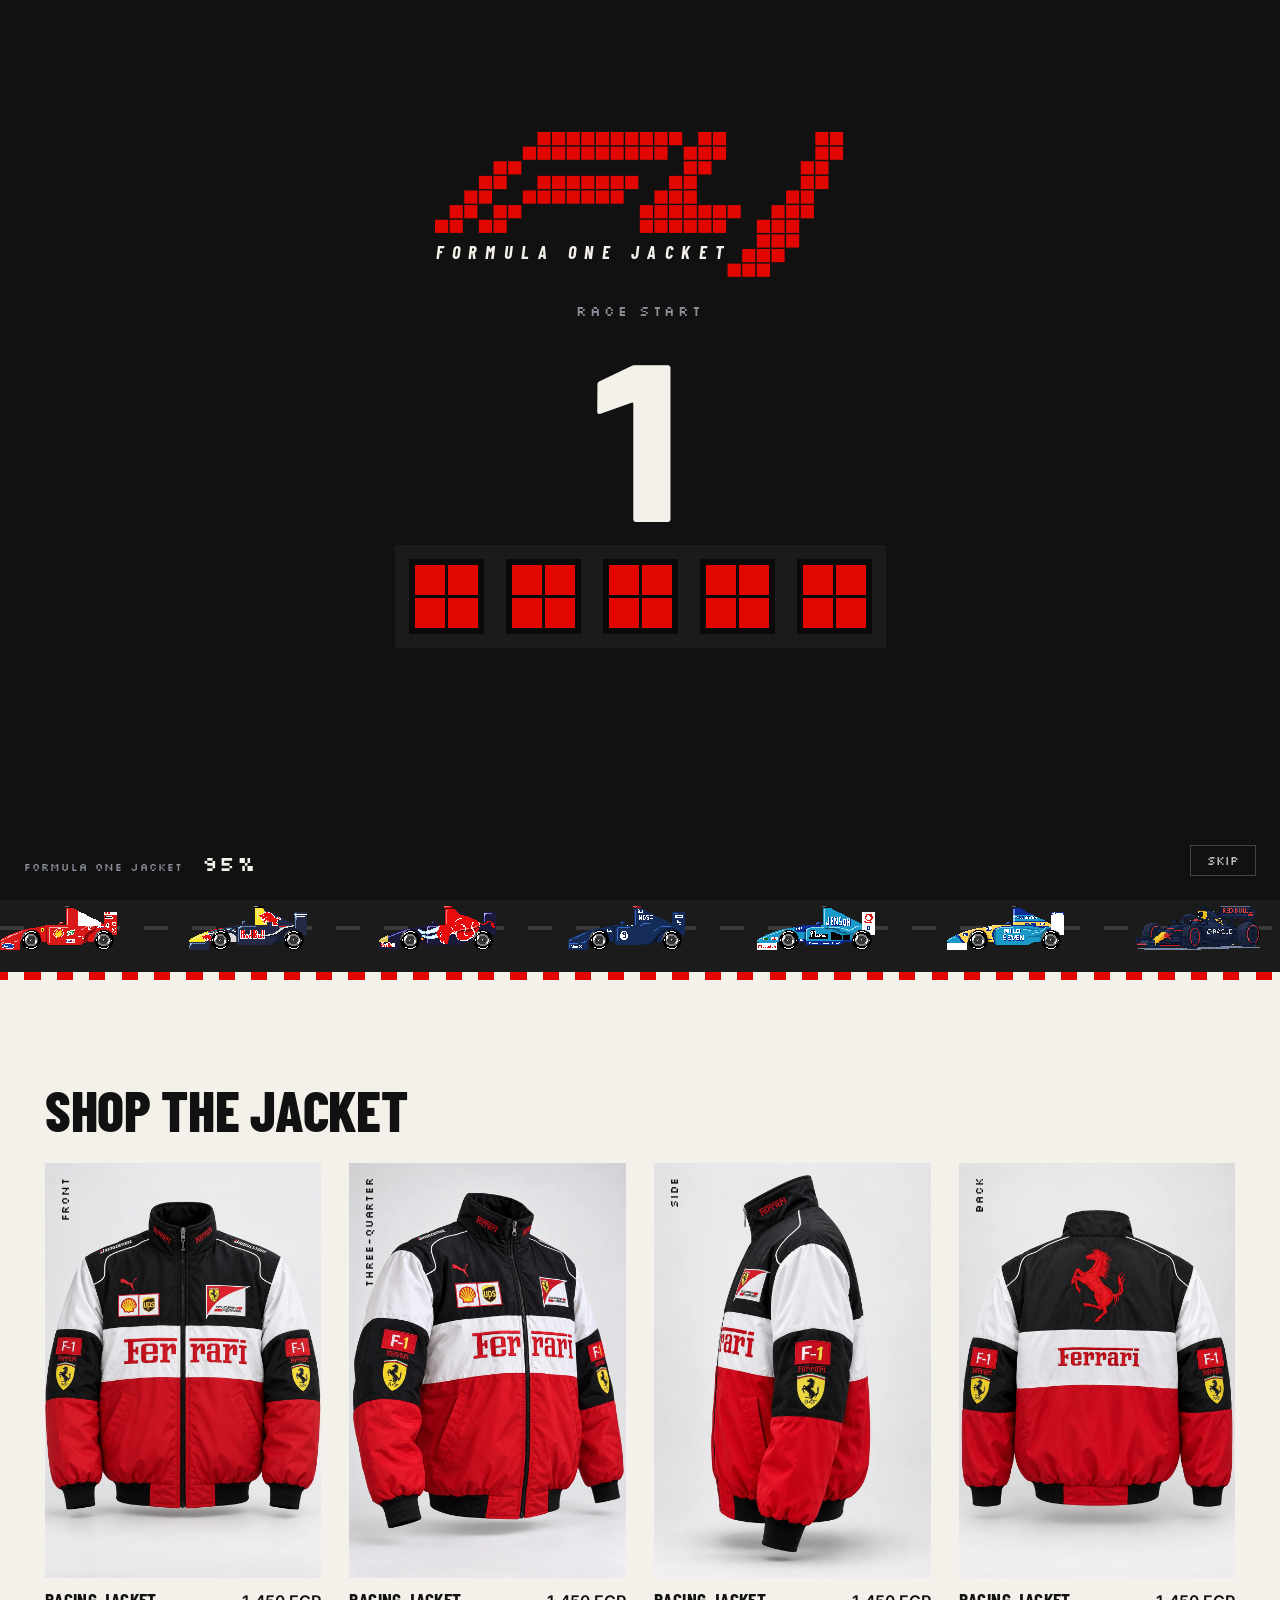
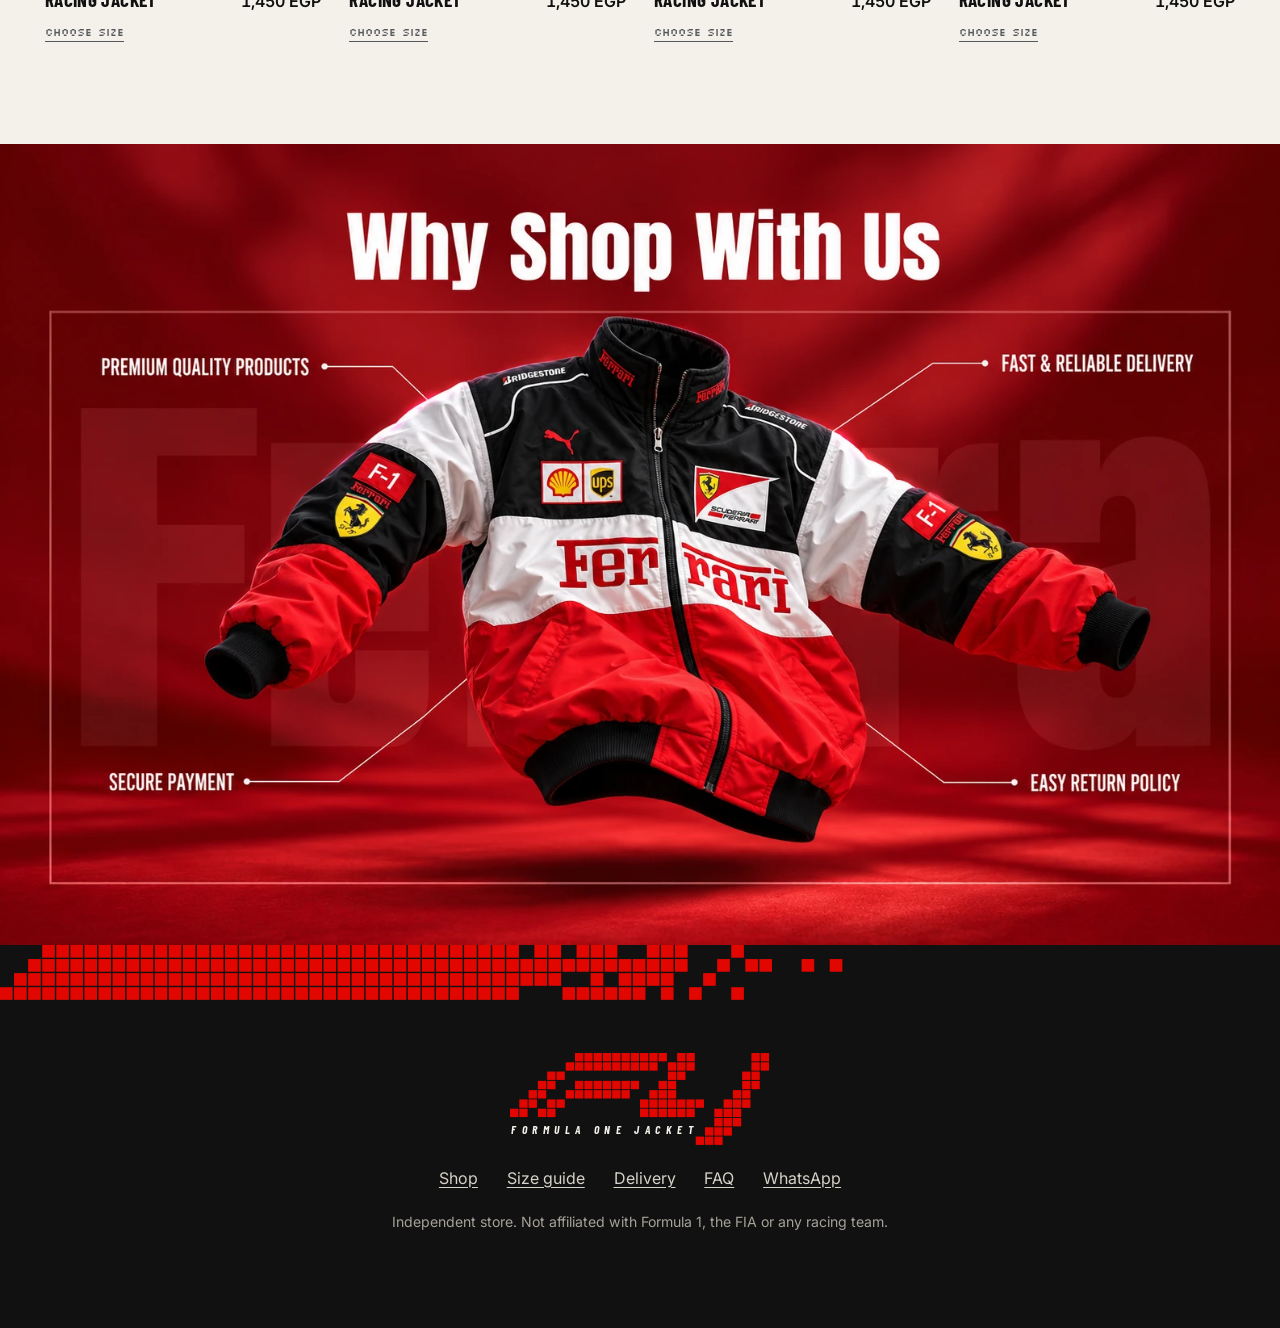
==== index.html @ f6d36f52 "Formula One Jacket store: 5-page bilingual racing-jacket shop Home with 360 turntable, shop grid, pr" ====
<!doctype html>
<html lang="en" dir="ltr">
<head>
<meta charset="utf-8">
<meta name="viewport" content="width=device-width, initial-scale=1">
<title>Formula One Jacket | Racing Jacket, Cash on Delivery in Egypt</title>
<meta name="description" content="Padded racing jacket in black, white and red. Cash on delivery across Egypt.">
<link rel="preconnect" href="https://fonts.googleapis.com">
<link rel="preconnect" href="https://fonts.gstatic.com" crossorigin>
<link href="https://fonts.googleapis.com/css2?family=Barlow+Condensed:ital,wght@0,600;0,800;1,700;1,800&family=Inter:wght@400;500;600&family=IBM+Plex+Sans+Arabic:wght@400;500;700&family=Silkscreen&display=swap" rel="stylesheet">
<link rel="stylesheet" href="style.css">
</head>
<body data-page="home">

<!-- pixel shapes reused across the page -->
<svg width="0" height="0" style="position:absolute" aria-hidden="true">
  <symbol id="chev" viewBox="0 0 30 50"><path d="M0 0h10v10H0zM10 10h10v10H10zM20 20h10v10H20zM10 30h10v10H10zM0 40h10v10H0z"/></symbol>
</svg>

<!-- race-start countdown: 5 pixel lights come on with 5..1, then lights out and a car crosses -->
<div class="lights" id="lights" aria-hidden="true">
  <svg class="mark" data-mark></svg>
  <p class="count-label" data-i18n="raceStart">Race start</p>
  <b class="count" id="count">5</b>
  <div class="gantry"><i></i><i></i><i></i><i></i><i></i></div>
  <p class="go" id="go" data-i18n="go">Lights out</p>
  <img class="loader-car" src="img/cars/red23.png" alt="" width="560" height="137">
  <p class="load-foot"><span data-store-name></span><b id="pct">00%</b></p>
  <button type="button" class="skip" id="skipIntro" data-i18n="skip">Skip</button>
</div>

<main>
  <!-- hero: headline beside a 360 turntable video -->
  <section class="hero">
    <div class="hero-copy">
      <svg class="stripe" data-stripe="34" aria-hidden="true"></svg>
      <h1><span data-i18n="h1a">Racing heritage.</span> <span class="red" data-i18n="h1b">Street energy.</span></h1>
      <p class="hero-sub" data-i18n="heroSub">A padded racing jacket in black, white and red, with every patch embroidered. Pay cash when it arrives.</p>
      <p class="hero-price"><b data-price></b> <span data-i18n="egp">EGP</span></p>
      <div class="hero-ctas">
        <a href="shop.html" class="btn btn-red" data-i18n="shopBtn">Shop the jacket</a>
        <a href="product.html" class="btn btn-ghost" data-i18n="viewDetails">View details</a>
      </div>
      <a href="product.html#fit" class="hero-fit" data-i18n="findFit">Find your fit</a>
    </div>

    <figure class="viewer" id="viewer">
      <video id="spin" data-src="img/spin.mp4" poster="img/spin-poster.jpg" muted loop playsinline width="720" height="720"></video>
      <span class="hud hud-tl" aria-hidden="true">360°</span>
      <span class="hud hud-tr" id="deg" aria-hidden="true">000°</span>
      <div class="viewer-bar">
        <!-- left and right are physical here, so the group keeps left-to-right order in Arabic too -->
        <div class="spin-ctl" dir="ltr">
          <button type="button" class="spin-btn" id="turnL" data-i18n-label="turnL" aria-label="Turn left"><svg viewBox="0 0 30 50" width="9" height="15" aria-hidden="true"><use href="#chev" transform="matrix(-1 0 0 1 30 0)"/></svg></button>
          <button type="button" class="spin-toggle" id="spinToggle">
            <svg viewBox="0 0 10 10" width="12" height="12" aria-hidden="true"><path class="i-pause" d="M1 1h3v8H1zM6 1h3v8H6z"/><path class="i-play" d="M2 1h2v8H2zM4 2h2v6H4zM6 3h2v4H6z"/></svg>
            <span data-i18n="pause">Pause</span>
          </button>
          <button type="button" class="spin-btn" id="turnR" data-i18n-label="turnR" aria-label="Turn right"><svg viewBox="0 0 30 50" width="9" height="15" aria-hidden="true"><use href="#chev"/></svg></button>
        </div>
        <i class="seg" id="seg" aria-hidden="true"></i>
        <span class="hint" data-i18n="drag">Drag to turn</span>
      </div>
    </figure>

    <ul class="feats">
      <li><a href="product.html"><svg class="chev" aria-hidden="true"><use href="#chev"/></svg><b data-i18n="f1t">Front and back details</b><span data-i18n="f1s">Photos from four angles</span></a></li>
      <li><a href="product.html#fit"><svg class="chev" aria-hidden="true"><use href="#chev"/></svg><b data-i18n="f2t">Find your size</b><span data-i18n="f2s">Chest and length for each size</span></a></li>
      <li><a href="faq.html#delivery"><svg class="chev" aria-hidden="true"><use href="#chev"/></svg><b data-i18n="f3t">Delivery and payment</b><span data-i18n="f3s">Cash on delivery, 2 to 5 days</span></a></li>
    </ul>
  </section>

  <!-- pixel track: every car in the set, looping -->
  <div class="track" aria-hidden="true"><div class="lane" id="lane"></div></div>

  <section class="grid-sec">
    <h2 data-i18n="shopTitle">Shop the jacket</h2>
    <ul class="grid" data-grid></ul>
  </section>

  <section class="why">
    <h2 class="sr-only" data-i18n="whyTitle">Why shop with us</h2>
    <img src="img/why-banner.webp" data-i18n-alt="whyAlt" alt="" width="1586" height="992" loading="lazy">
  </section>
</main>

<script src="app.js"></script>
</body>
</html>
---- style.css ----
/* Art direction: pixel-grid racing brand. Carbon hero and track, off-white shop, one racing red.
   Pixel cues come from the brand board: square cells, stepped corners, dissolving speed stripes, chevrons. */
:root {
  --red: #E10600;
  --red-ink: #B30500;      /* red for small text on light grounds (contrast) */
  --carbon: #111111;
  --carbon-2: #1b1b1b;
  --paper: #F4F1EA;
  --paper-2: #EAE6DC;
  --steel: #8A8F98;
  --ink: #111111;
  --muted: #55585e;
  --line: #d8d3c7;
  --display: "Barlow Condensed", sans-serif;
  --body: "Inter", sans-serif;
  --pixel: "Silkscreen", monospace;
  --gutter: clamp(16px, 3.5vw, 48px);
  --nav: 64px;
  --n: 5px; /* stepped pixel corner */
  --notch: polygon(0 var(--n), var(--n) var(--n), var(--n) 0, calc(100% - var(--n)) 0, calc(100% - var(--n)) var(--n), 100% var(--n), 100% calc(100% - var(--n)), calc(100% - var(--n)) calc(100% - var(--n)), calc(100% - var(--n)) 100%, var(--n) 100%, var(--n) calc(100% - var(--n)), 0 calc(100% - var(--n)));
}
[dir="rtl"] { --display: "IBM Plex Sans Arabic", sans-serif; --body: "IBM Plex Sans Arabic", sans-serif; }

* { box-sizing: border-box; margin: 0; padding: 0; }
html { scroll-padding-top: calc(var(--nav) + 12px); scroll-behavior: smooth; }
body { background: var(--paper); color: var(--ink); font: 400 1rem/1.55 var(--body); overflow-x: hidden; }
img { display: block; max-width: 100%; height: auto; }
a { color: inherit; }
button { font: inherit; color: inherit; }
ul { list-style: none; }
[hidden] { display: none !important; }
:focus-visible { outline: 2px solid var(--red); outline-offset: 3px; }
.sr-only { position: absolute; width: 1px; height: 1px; overflow: hidden; clip-path: inset(50%); white-space: nowrap; }

h1, h2, h3 { font-family: var(--display); line-height: 1; }
h2, .h { font-weight: 800; font-size: clamp(2.2rem, 4.4vw, 3.6rem); text-transform: uppercase; letter-spacing: -.005em; margin-bottom: 1.5rem; }
[dir="rtl"] :is(h2, .h) { font-weight: 700; text-transform: none; line-height: 1.25; font-size: clamp(1.8rem, 3.6vw, 2.8rem); }
.red { color: var(--red); }

.mark { display: block; fill: var(--red); height: auto; }
.stripe { display: block; fill: var(--red); height: auto; }
[dir="rtl"] .stripe { transform: scaleX(-1); }

.btn { position: relative; display: inline-flex; align-items: center; justify-content: center; gap: .75rem; font: 700 1.15rem/1 var(--display); letter-spacing: .04em; text-transform: uppercase; padding: 1rem 1.7rem; border: 0; text-decoration: none; cursor: pointer; white-space: nowrap; clip-path: var(--notch); transition: scale .15s cubic-bezier(.2, 0, 0, 1), background-color .15s, color .15s; }
[dir="rtl"] .btn { text-transform: none; letter-spacing: 0; font-size: 1.05rem; }
.btn:active { scale: .96; }
.btn:focus-visible { outline: 0; box-shadow: inset 0 0 0 3px var(--paper), inset 0 0 0 5px var(--ink); }
.btn-red { background: var(--red); color: #fff; }
.btn-red:hover { background: #c40500; }
.btn-ghost { background: transparent; color: var(--paper); box-shadow: inset 0 0 0 2px var(--paper); }
.btn-ghost:hover { background: var(--paper); color: var(--carbon); }
.btn-full { width: 100%; }
.btn:disabled { opacity: .45; cursor: not-allowed; }

/* click car: a pixel car drives the length of any button, leaving a pixel trail */
.racing { overflow: hidden; }
.btn-car { position: absolute; left: 0; z-index: 2; width: auto; max-width: none; pointer-events: none; image-rendering: pixelated; }
.btn-trail { position: absolute; left: 0; right: 0; z-index: 1; pointer-events: none; transform-origin: left; background: repeating-linear-gradient(90deg, currentColor 0 4px, transparent 4px 7px); opacity: .55; }
[dir="rtl"] .btn-trail { transform-origin: right; }

/* logo pop: a pixel team logo on a notched tile, over any plain link that was clicked */
.logo-pop { position: fixed; z-index: 70; display: grid; place-items: center; padding: 6px; background: var(--paper); clip-path: var(--notch); --n: 4px; pointer-events: none; }
.logo-pop img { width: 100%; height: 100%; object-fit: contain; image-rendering: pixelated; }

/* intro: race-start countdown with square pixel lights */
.lights { position: fixed; inset: 0; z-index: 60; background: var(--carbon); color: var(--paper); display: flex; flex-direction: column; align-items: center; justify-content: center; gap: clamp(14px, 2.6vh, 28px); overflow: hidden; transition: transform .8s cubic-bezier(.76, 0, .24, 1); }
.lights.gone { transform: translateY(-100%); }
.lights .mark { width: clamp(240px, 32vw, 420px); }
.count-label { font: 400 clamp(.7rem, 1.2vw, .85rem) var(--pixel); text-transform: uppercase; letter-spacing: .2em; color: var(--steel); }
.count { font: 800 clamp(6rem, 20vw, 14rem)/.8 "Barlow Condensed", sans-serif; font-variant-numeric: tabular-nums; }
.count.tick { animation: tick .45s cubic-bezier(.16, 1, .3, 1); }
@keyframes tick { from { transform: scale(1.35); opacity: .2; } }
.lights.out .count { opacity: .12; }
.go { font: 800 italic clamp(2.5rem, 8vw, 6rem)/1 "Barlow Condensed", sans-serif; text-transform: uppercase; color: var(--red); opacity: 0; transform: scale(.8); transition: opacity .15s, transform .4s cubic-bezier(.16, 1, .3, 1); }
.go.on { opacity: 1; transform: scale(1); }
.gantry { --c: clamp(14px, 3vw, 30px); display: flex; gap: clamp(10px, 2vw, 22px); padding: 14px; background: var(--carbon-2); }
.gantry i { display: grid; grid-template-columns: repeat(2, var(--c)); gap: 3px; padding: 6px; background: #0a0a0a; }
/* each light is a 2 x 2 block of square pixels: two rows, each row two cells */
.gantry i::before, .gantry i::after { --on: #2a2a2a; content: ""; grid-column: span 2; height: var(--c); background: linear-gradient(90deg, var(--on) 0 var(--c), transparent 0 calc(var(--c) + 3px), var(--on) 0); }
.gantry i.on::before, .gantry i.on::after { --on: var(--red); }
.loader-car { position: absolute; bottom: 18%; left: 0; width: min(46vw, 420px); image-rendering: pixelated; transform: translateX(110vw); }
.lights.out .loader-car { animation: zoom .75s cubic-bezier(.5, 0, .3, 1) forwards; }
@keyframes zoom { to { transform: translateX(-60vw); } }
.load-foot { position: absolute; bottom: 24px; inset-inline-start: 24px; display: flex; gap: 1.2rem; align-items: baseline; font: 400 .7rem var(--pixel); text-transform: uppercase; letter-spacing: .1em; color: var(--steel); direction: ltr; }
.load-foot b { font-size: 1.3rem; font-weight: 400; color: var(--paper); font-variant-numeric: tabular-nums; }
.skip { position: absolute; bottom: 24px; inset-inline-end: 24px; background: none; border: 1px solid #444; color: #bbb; padding: .45rem 1rem; cursor: pointer; font: 400 .75rem var(--pixel); }

/* announcement bar + header */
.announce { background: var(--red); color: #fff; display: flex; justify-content: center; align-items: center; gap: 1rem; padding: .5rem calc(var(--gutter) + 2rem); text-align: center; font-size: .85rem; font-weight: 500; position: relative; }
.announce[hidden] { display: none; }
.announce button { position: absolute; inset-inline-end: var(--gutter); background: none; border: 0; color: #fff; font-size: 1.3rem; line-height: 1; cursor: pointer; padding: .2rem .5rem; }
.nav { position: sticky; top: 0; z-index: 30; height: var(--nav); display: grid; grid-template-columns: 1fr auto 1fr; align-items: center; gap: 1rem; padding: 0 var(--gutter); background: var(--carbon); color: var(--paper); border-bottom: 1px solid #262626; }
.menu-btn { display: none; place-items: center; width: 44px; height: 44px; background: none; border: 0; cursor: pointer; margin-inline-start: -10px; }
.brand { justify-self: start; display: flex; align-items: center; gap: .75rem; font: 700 1.15rem var(--display); letter-spacing: .14em; text-transform: uppercase; text-decoration: none; white-space: nowrap; }
[dir="rtl"] .brand { font-family: "Barlow Condensed", sans-serif; }
.brand .mark { width: 150px; }
.nav-links { display: flex; gap: 2rem; }
.nav-links a { font: 600 1.05rem var(--display); letter-spacing: .06em; text-transform: uppercase; text-decoration: none; color: #cfcbc2; }
.nav-links a:hover, .nav-links a[aria-current] { color: #fff; }
.nav-links a[aria-current] { box-shadow: 0 3px 0 var(--red); }
.nav-r { justify-self: end; display: flex; gap: 1.1rem; align-items: center; }
.lang { background: none; border: 0; cursor: pointer; font: 500 .95rem "IBM Plex Sans Arabic", sans-serif; text-decoration: underline; text-underline-offset: 4px; min-height: 44px; }
[dir="rtl"] .lang { font-family: "Inter", sans-serif; }
.cart { display: inline-flex; align-items: center; gap: .5rem; min-height: 44px; background: none; border: 0; cursor: pointer; font: 600 1.05rem var(--display); text-transform: uppercase; letter-spacing: .06em; white-space: nowrap; }

/* cart panel: a side sheet from the header cart (native dialog, so focus and Escape are handled) */
.cart-panel { position: fixed; inset: 0 0 0 auto; margin: 0; width: min(420px, 92vw); height: 100%; max-height: none; max-width: none; padding: 0; border: 0; background: var(--paper); color: var(--ink); display: grid; grid-template-rows: auto 1fr; }
.cart-panel:not([open]) { display: none; }
[dir="rtl"] .cart-panel { inset: 0 auto 0 0; }
.cart-panel[open] { animation: sheet-in .32s cubic-bezier(.2, 0, 0, 1); }
@keyframes sheet-in { from { translate: 100% 0; } }
[dir="rtl"] .cart-panel[open] { animation-name: sheet-in-rtl; }
@keyframes sheet-in-rtl { from { translate: -100% 0; } }
.cart-panel::backdrop { background: rgb(0 0 0 / .55); }
.cp-head { display: flex; justify-content: space-between; align-items: center; padding: 1rem 1.25rem; background: var(--carbon); color: var(--paper); }
.cp-head h2 { margin: 0; font-size: 1.6rem; }
.cp-x { width: 44px; height: 44px; background: none; border: 0; font-size: 1.8rem; line-height: 1; cursor: pointer; margin-inline-end: -10px; }
.cp-body { display: grid; align-content: start; gap: 1rem; padding: 1.25rem; overflow-y: auto; }
.cp-line { display: grid; grid-template-columns: 72px 1fr auto; gap: 1rem; align-items: start; padding-bottom: 1rem; border-bottom: 1px solid var(--line); }
.cp-line img { width: 72px; height: 108px; object-fit: cover; background: #e6e6e8; }
.cp-info { display: grid; gap: .3rem; justify-items: start; }
.cp-info b { font: 700 1.15rem/1.1 var(--display); text-transform: uppercase; }
[dir="rtl"] .cp-info b { text-transform: none; }
.cp-info span { color: var(--muted); font-size: .9rem; }
.cp-price { white-space: nowrap; font-variant-numeric: tabular-nums; }
.cp-qty { display: inline-grid; grid-template-columns: 40px 2.5rem 40px; align-items: center; border: 1px solid #b9b4a8; background: #fff; margin-top: .3rem; }
.cp-qty button { height: 40px; background: none; border: 0; font: 600 1.2rem var(--body); cursor: pointer; }
.cp-qty button:disabled { color: #b0aca2; cursor: not-allowed; }
.cp-qty output { text-align: center; font-weight: 600; font-variant-numeric: tabular-nums; }
.cp-info .p-link { font-size: .85rem; color: var(--muted); padding: .2rem 0; }
.cp-note, .cp-empty { color: var(--muted); font-size: .9rem; }
.cp-empty { font-size: 1.05rem; color: var(--ink); }
.cart b { display: grid; place-items: center; min-width: 26px; height: 26px; padding: 0 6px; background: var(--red); color: #fff; font: 400 .75rem var(--pixel); clip-path: var(--notch); --n: 3px; }

.drawer { position: fixed; top: 0; bottom: 0; inset-inline-start: 0; z-index: 50; width: min(86vw, 340px); background: var(--carbon); color: var(--paper); padding: 5rem 2rem 2rem; }
.drawer[hidden], .scrim[hidden] { display: none; }
.drawer nav { display: grid; gap: .25rem; }
.drawer a { font: 700 1.8rem var(--display); text-transform: uppercase; text-decoration: none; padding: .55rem 0; border-bottom: 1px solid #2a2a2a; }
.scrim { position: fixed; inset: 0; z-index: 40; background: rgb(0 0 0 / .55); }

section { padding: clamp(56px, 8vw, 104px) var(--gutter); }

/* hero */
.hero { position: relative; background: var(--carbon); color: var(--paper); display: grid; grid-template-columns: 1fr minmax(0, 560px); grid-template-areas: "copy view" "feats feats"; gap: clamp(2rem, 4vw, 4rem) clamp(2rem, 5vw, 5rem); align-items: center; padding-block: clamp(40px, 6vw, 72px) 0; isolation: isolate; overflow: hidden; }
.hero::before { content: ""; position: absolute; inset: 0; z-index: -1; pointer-events: none; background: linear-gradient(90deg, rgb(255 255 255 / .035) 1px, transparent 1px) 0 0 / 24px 24px, linear-gradient(rgb(255 255 255 / .035) 1px, transparent 1px) 0 0 / 24px 24px; -webkit-mask-image: radial-gradient(ellipse 60% 70% at 72% 45%, #000, transparent 75%); mask-image: radial-gradient(ellipse 60% 70% at 72% 45%, #000, transparent 75%); }
.hero-copy { grid-area: copy; max-width: 620px; justify-self: end; width: 100%; }
.hero .stripe { width: min(300px, 70%); margin-bottom: 1.6rem; }
.hero h1 { font: 800 italic clamp(3.2rem, 7.4vw, 6.6rem)/.9 "Barlow Condensed", sans-serif; text-transform: uppercase; letter-spacing: -.01em; }
.hero h1 span { display: block; }
[dir="rtl"] .hero h1 { font: 700 clamp(2.6rem, 6vw, 4.8rem)/1.2 "IBM Plex Sans Arabic", sans-serif; text-transform: none; }
.hero-sub { color: #c9c5bc; max-width: 40ch; margin-top: 1.4rem; font-size: 1.05rem; }
.hero-price { margin-top: 1.4rem; font: 800 2.2rem/1 "Barlow Condensed", sans-serif; }
.hero-price span { font: 400 .8rem var(--pixel); color: var(--steel); margin-inline-start: .3rem; }
.hero-ctas { display: flex; flex-wrap: wrap; gap: .75rem; margin-top: 1.5rem; }
.hero-fit { display: inline-block; margin-top: 1.1rem; color: var(--paper); font-weight: 500; text-underline-offset: 4px; }

/* 360 viewer: turntable video inside a stepped pixel frame */
.viewer { grid-area: view; position: relative; width: 100%; background: #bcbcbc; clip-path: var(--notch); --n: 10px; cursor: grab; touch-action: pan-y; user-select: none; -webkit-user-select: none; }
.viewer.drag { cursor: grabbing; }
.viewer video { display: block; width: 100%; height: auto; aspect-ratio: 1; object-fit: cover; pointer-events: none; }
.viewer::before, .viewer::after { content: ""; position: absolute; width: 28px; height: 28px; pointer-events: none; border: 0 solid var(--red); }
.viewer::before { top: 16px; left: 16px; border-width: 5px 0 0 5px; }
.viewer::after { right: 16px; bottom: 64px; border-width: 0 5px 5px 0; }
.hud { position: absolute; top: 16px; font: 400 .75rem var(--pixel); color: var(--carbon); background: rgb(244 241 234 / .85); padding: .25rem .5rem; direction: ltr; }
.hud-tl { left: 50px; }
.hud-tr { right: 16px; min-width: 4.5ch; text-align: end; font-variant-numeric: tabular-nums; }
.viewer-bar { position: absolute; inset: auto 0 0; display: flex; align-items: center; gap: 1rem; padding: .6rem 1rem; background: var(--carbon); color: var(--paper); }
.spin-toggle { display: inline-flex; align-items: center; gap: .5rem; min-height: 40px; padding: 0 .8rem; background: none; border: 1px solid #3a3a3a; cursor: pointer; font: 400 .7rem var(--pixel); text-transform: uppercase; }
.spin-toggle svg { fill: currentColor; }
.spin-ctl { display: flex; gap: 6px; }
.spin-btn { display: grid; place-items: center; width: 40px; min-height: 40px; background: none; border: 1px solid #3a3a3a; cursor: pointer; color: var(--paper); transition: border-color .15s, color .15s; }
.spin-btn svg { fill: currentColor; }
.spin-btn:hover { border-color: var(--red); color: var(--red); }
.spin-toggle .i-play, .spin-toggle[data-paused="true"] .i-pause { display: none; }
.spin-toggle[data-paused="true"] .i-play { display: inline; }
.seg { flex: 1; height: 10px; background: repeating-linear-gradient(90deg, var(--red) 0 8px, transparent 8px 11px) 0 0 / var(--p, 0%) 100% no-repeat, repeating-linear-gradient(90deg, #333 0 8px, transparent 8px 11px); }
[dir="rtl"] .seg { transform: scaleX(-1); }
.hint { font: 400 .7rem var(--pixel); color: var(--steel); text-transform: uppercase; white-space: nowrap; }
[dir="rtl"] :is(.hint, .spin-toggle, .count-label, .skip) { font-family: var(--body); font-size: .85rem; } /* the pixel font has no Arabic letters */

.feats { grid-area: feats; display: grid; grid-template-columns: repeat(3, 1fr); border-top: 1px solid #2a2a2a; margin-inline: calc(var(--gutter) * -1); }
.feats a { display: grid; grid-template-columns: auto 1fr; column-gap: 1rem; align-items: center; padding: 1.4rem var(--gutter); text-decoration: none; transition: background-color .15s; }
.feats li + li a { border-inline-start: 1px solid #2a2a2a; }
.feats a:hover { background: var(--carbon-2); }
.feats .chev { grid-row: span 2; width: 18px; height: 30px; fill: var(--red); }
[dir="rtl"] .feats .chev { transform: scaleX(-1); }
.feats b { font: 700 1.25rem/1.1 var(--display); text-transform: uppercase; letter-spacing: .03em; }
[dir="rtl"] .feats b { text-transform: none; font-size: 1.1rem; }
.feats span { color: #a6a299; font-size: .9rem; }

/* pixel track with every car */
.track { direction: ltr; position: relative;background: var(--carbon-2); overflow: hidden; padding: 22px 0; border-block: 8px solid transparent; border-image: repeating-linear-gradient(90deg, var(--red) 0 16px, var(--paper) 16px 32px) 8; }
.track::before { content: ""; position: absolute; left: 0; right: 0; top: 50%; height: 4px; translate: 0 -50%; background: repeating-linear-gradient(90deg, #3a3a3a 0 24px, transparent 24px 48px); }
.lane { position: relative; display: flex; gap: 72px; width: max-content; animation: parade 38s linear infinite; }
.lane img { height: 44px; width: auto; image-rendering: pixelated; }
@keyframes parade { to { transform: translateX(calc(-50% - 36px)); } }

/* shop grid: tall photo cards, the second photo shows on hover */
.grid-sec { max-width: 1440px; margin: 0 auto; }
.page-top { padding-top: clamp(40px, 6vw, 72px); }
.lede { color: var(--muted); margin: -.75rem 0 2rem; max-width: 50ch; }
.grid { display: grid; grid-template-columns: repeat(4, 1fr); gap: clamp(16px, 2.2vw, 32px); }
.card { position: relative; display: grid; gap: .7rem; text-decoration: none; }
.card-img { position: relative; display: block; aspect-ratio: 2 / 3; overflow: hidden; background: #e6e6e8; }
.card-img img { position: absolute; inset: 0; width: 100%; height: 100%; object-fit: cover; transition: opacity .3s cubic-bezier(.2, 0, 0, 1), scale .6s cubic-bezier(.2, 0, 0, 1); }
.card-img .alt { opacity: 0; }
.card:hover .card-img .alt { opacity: 1; }
.card:hover .card-img img { scale: 1.03; }
/* vertical label in the top corner, read bottom to top */
.card-tag { position: absolute; top: 14px; left: 12px; writing-mode: vertical-rl; rotate: 180deg; font: 400 .7rem var(--pixel); text-transform: uppercase; letter-spacing: .08em; color: var(--carbon); }
[dir="rtl"] .card-tag { left: auto; right: 12px; font: 500 .85rem var(--body); writing-mode: vertical-lr; rotate: none; }
.card-row { display: flex; flex-wrap: wrap; justify-content: space-between; align-items: baseline; gap: .2rem 1rem; }
.card-row b { font: 700 1.2rem/1.1 var(--display); text-transform: uppercase; letter-spacing: .02em; }
[dir="rtl"] .card-row b { text-transform: none; font-size: 1.05rem; }
.card-price { white-space: nowrap; font-weight: 600; font-variant-numeric: tabular-nums; }
.card-price s { color: var(--muted); font-weight: 400; margin-inline-end: .35rem; }
.card-cta { justify-self: start; font: 400 .68rem var(--pixel); text-transform: uppercase; color: var(--muted); border-bottom: 1px solid currentColor; padding-bottom: 2px; }
[dir="rtl"] .card-cta { font: 500 .85rem var(--body); }
.card:hover .card-cta { color: var(--red-ink); }

/* why shop with us: the brand banner, full width */
.why { padding-inline: 0; padding-block: 0; background: #8c0a0a; }
.why img { width: 100%; max-width: 1600px; margin: 0 auto; }

/* product page: gallery + purchase panel */
.shop { display: grid; grid-template-columns: 1.15fr .85fr; gap: clamp(2rem, 5vw, 5rem); align-items: start; max-width: 1360px; margin: 0 auto; }
.gallery { position: sticky; top: calc(var(--nav) + 16px); }
.stage { position: relative; aspect-ratio: 2 / 3; max-height: calc(100vh - var(--nav) - 140px); margin-inline: auto; background: #e6e6e8; cursor: zoom-in; touch-action: pan-y; overflow: hidden; clip-path: var(--notch); --n: 8px; }
.stage img { width: 100%; height: 100%; object-fit: cover; }
.loupe { position: absolute; width: 200px; height: 200px; border: 3px solid var(--carbon); pointer-events: none; opacity: 0; transition: opacity .15s; background: #fff no-repeat; translate: -50% -50%; clip-path: var(--notch); --n: 8px; }
.stage:hover .loupe, .stage.touching .loupe { opacity: 1; }
.thumbs { display: grid; grid-template-columns: repeat(4, 1fr); gap: 8px; margin-top: 8px; max-width: 420px; margin-inline: auto; }
.thumbs button { aspect-ratio: 2 / 3; padding: 0; border: 2px solid transparent; background: #e6e6e8; cursor: pointer; overflow: hidden; transition: border-color .15s; }
.thumbs button img { width: 100%; height: 100%; object-fit: cover; }
.thumbs button[aria-selected="true"] { border-color: var(--red); }
.panel { display: grid; gap: 1.1rem; }
.crumb { font: 400 .72rem var(--pixel); text-transform: uppercase; color: var(--muted); }
[dir="rtl"] .crumb { font: 500 .9rem var(--body); }
.panel .h { margin: 0; }
.p-price { font: 800 2rem/1 "Barlow Condensed", sans-serif; }
.p-price span { font: 400 .75rem var(--pixel); color: var(--muted); }
.p-row { display: flex; justify-content: space-between; align-items: center; gap: 1rem; }
.p-label { font: 700 1.1rem var(--display); text-transform: uppercase; letter-spacing: .04em; }
[dir="rtl"] .p-label { text-transform: none; font-size: 1rem; }
.p-link { color: var(--ink); font-weight: 500; text-underline-offset: 3px; background: none; border: 0; cursor: pointer; text-align: start; }
.sizes-pick { display: grid; grid-template-columns: repeat(5, 1fr); gap: 8px; }
.sizes-pick button { position: relative; min-height: 50px; background: #fff; border: 0; box-shadow: inset 0 0 0 1px #b9b4a8; font: 700 1.2rem var(--display); cursor: pointer; clip-path: var(--notch); --n: 4px; transition: background-color .15s, color .15s; }
.sizes-pick button:hover:not(:disabled) { box-shadow: inset 0 0 0 2px var(--ink); }
.sizes-pick button[aria-checked="true"] { background: var(--carbon); color: #fff; box-shadow: none; }
.sizes-pick button:disabled { color: #8b8b86; background: var(--paper-2); text-decoration: line-through; cursor: not-allowed; }
.stock { font-size: .9rem; color: var(--muted); min-height: 1.4em; }
.stock.low { color: var(--red-ink); font-weight: 600; }
#qty { width: 5.5rem; text-align: center; }
.p-facts { border-block: 1px solid var(--line); }
.p-facts li { display: flex; justify-content: space-between; gap: 1rem; padding: .75rem 0; }
.p-facts li + li { border-top: 1px solid var(--line); }
.p-facts b { font-weight: 600; }
.p-facts span { color: var(--muted); text-align: end; }
.p-wa { text-align: center; font-weight: 500; text-underline-offset: 3px; }

/* fit and details */
.fit { background: var(--paper-2); display: grid; grid-template-columns: 1.1fr .9fr; gap: clamp(2rem, 6vw, 6rem); align-items: center; }
.fit > * { max-width: 640px; }
.fit-copy { justify-self: end; width: 100%; }
.fit .note { color: var(--muted); margin: -.5rem 0 1.75rem; }
.tower { font-variant-numeric: tabular-nums; }
.tower-head, .tower .row { display: grid; grid-template-columns: 52px 1fr 1fr 1fr; align-items: center; text-align: start; }
.tower-head { color: var(--muted); font-size: .8rem; padding: 0 1rem .5rem; }
.tower .row { position: relative; width: 100%; background: #fff; border: 0; border-top: 1px solid var(--line); padding: .8rem 1rem; font-size: 1rem; cursor: pointer; transition: background-color .15s, color .15s; }
.tower .row b { font: 700 1.25rem var(--display); }
.tower .row .pos { color: var(--muted); font: 400 .7rem var(--pixel); }
.tower .row[data-on="true"] { background: var(--carbon); color: #fff; }
.tower .row[data-on="true"] .pos { color: var(--red); }
.size-fig { position: relative; margin-inline-start: 5%; --k: .94; justify-self: start; width: 100%; max-width: 440px; }
.size-fig img { width: 100%; }
.size-fig i { position: absolute; background: var(--red); transition: transform .4s cubic-bezier(.2, 0, 0, 1); }
/* line positions match the jacket in p-front.webp: chest width (armpit to armpit) drawn in the clear space above the collar, collar 9% to hem 85% */
.m-chest { left: 21%; right: 20%; top: 4.5%; height: 3px; transform: scaleX(var(--k)); }
.m-chest::before, .m-chest::after, .m-len::before, .m-len::after { content: ""; position: absolute; background: var(--red); }
.m-chest::before, .m-chest::after { top: -6px; width: 3px; height: 15px; }
.m-chest::before { left: 0; } .m-chest::after { right: 0; }
.m-len { left: -4%; top: 9%; bottom: 15%; width: 3px; }
.m-len::before, .m-len::after { left: -6px; width: 15px; height: 3px; }
.m-len::before { top: 0; } .m-len::after { bottom: 0; }
.size-fig .v { position: absolute; background: var(--carbon); color: #fff; font: 400 .72rem var(--pixel); padding: .25rem .5rem; direction: ltr; }
.v-chest { left: 50%; top: 4.5%; translate: -50% -50%; }
.v-len { left: -4%; top: 46%; translate: -50% -50%; }

/* delivery and returns */
.delivery { max-width: 1200px; margin: 0 auto; display: grid; grid-template-columns: .8fr 1.4fr; column-gap: clamp(2rem, 6vw, 6rem); align-items: start; }
.delivery .h { position: sticky; top: calc(var(--nav) + 24px); }
.delivery dl > div { display: grid; grid-template-columns: 9rem 1fr; gap: 1rem; padding: 1.1rem 0; border-top: 1px solid var(--line); }
.delivery dl > div:last-child { border-bottom: 1px solid var(--line); }
.delivery dt { font: 700 1.15rem var(--display); text-transform: uppercase; letter-spacing: .03em; }
[dir="rtl"] .delivery dt { text-transform: none; font-size: 1rem; }
.delivery dd { color: var(--muted); }

/* checkout */
.order { background: var(--paper-2); display: grid; grid-template-columns: 1fr 1.1fr; gap: clamp(2rem, 5vw, 5rem); align-items: start; }
.order > * { max-width: 620px; width: 100%; }
.order-copy { justify-self: end; }
.order-copy > p { color: var(--muted); margin: -.5rem 0 1.75rem; max-width: 40ch; }
.summary { background: #fff; padding: 1.25rem; display: grid; gap: .6rem; clip-path: var(--notch); --n: 8px; }
.summary h2, .confirm h2 { font-size: 1.3rem; margin: 0; }
.sum-line { display: grid; grid-template-columns: 64px 1fr auto; gap: .9rem; align-items: center; padding: .6rem 0; border-block: 1px solid var(--line); }
.sum-line img { width: 64px; height: 96px; object-fit: cover; }
.sum-line span { display: block; color: var(--muted); font-size: .9rem; }
.sum-line .p-link { font-size: .9rem; }
.empty { min-height: 50vh; display: grid; align-content: center; justify-items: start; gap: 1rem; max-width: 1200px; margin: 0 auto; }
.empty .h { margin: 0; }
.empty p { color: var(--muted); }
.sum-row { display: flex; justify-content: space-between; gap: 1rem; }
.sum-row.total { border-top: 1px solid var(--line); padding-top: .6rem; font-weight: 600; }
.sum-row.total b { font: 800 1.7rem/1 "Barlow Condensed", sans-serif; }
form { display: grid; gap: 1rem; }
.field { display: grid; gap: .35rem; border: 0; }
label, legend { font: 600 .92rem var(--body); }
input, select, textarea { width: 100%; font: inherit; font-size: 1rem; color: var(--ink); background: #fff; border: 1px solid #b9b4a8; border-radius: 0; padding: .8rem .9rem; }
input::placeholder { color: #6d6d68; }
input:focus, select:focus, textarea:focus { outline: none; border-color: var(--ink); box-shadow: 0 0 0 3px rgb(225 6 0 / .25); }
.err { color: var(--red-ink); font-weight: 500; display: none; }
.invalid { border-color: var(--red-ink); }
.invalid + .err { display: block; }
.pay-opt { display: flex; gap: .8rem; align-items: start; padding: .9rem; border: 2px solid var(--ink); background: #fff; font: 400 1rem var(--body); cursor: pointer; }
.pay-opt input { width: auto; margin-top: .3rem; accent-color: var(--red); }
.pay-opt b { display: block; font-weight: 600; }
.pay-opt small { color: var(--muted); font-size: .9rem; }
.btn-go { padding: 1.15rem; }
.btn-dark { background: var(--carbon); color: #fff; }
.btn-dark:hover { background: #2a2a2a; }
.pay { gap: .6rem; }
/* InstaPay: where to send, how much, and the transfer screenshot */
.ip { display: grid; gap: .7rem; padding: 1rem; background: #fff; border: 2px solid var(--ink); border-top-width: 0; margin-top: -.6rem; }
.ip-row { display: grid; grid-template-columns: 5.5rem 1fr auto; align-items: center; gap: .75rem; }
.ip-row span { color: var(--muted); font-size: .9rem; }
.ip-row b { font: 700 1.15rem var(--body); overflow-wrap: anywhere; text-align: start; }
.copy { min-height: 40px; padding: 0 1rem; background: var(--paper-2); border: 1px solid #b9b4a8; font-weight: 600; cursor: pointer; }
.copy:disabled { opacity: .5; cursor: not-allowed; }
.ip-hint { color: var(--muted); font-size: .88rem; }
.copied { min-height: 1.2em; font-size: .88rem; font-weight: 600; color: #127a3a; }
.copied:empty { display: none; }
.copied.fail { color: var(--red-ink); }
input[type="file"] { padding: .6rem; background: var(--paper); }
.shot-prev { width: 120px; max-height: 200px; object-fit: contain; border: 1px solid var(--line); background: var(--paper); }
.ip-send { display: grid; gap: .6rem; }
.mini-lights { display: flex; gap: 4px; }
.mini-lights i { width: 10px; height: 10px; background: rgb(255 255 255 / .35); }
.mini-lights i.on { background: #fff; }
.confirm { display: grid; gap: 1rem; background: #fff; padding: 1.5rem; clip-path: var(--notch); --n: 8px; }
.confirm pre { white-space: pre-wrap; font: 500 .85rem/1.6 ui-monospace, monospace; background: var(--paper); padding: 1rem; direction: ltr; text-align: left; }

/* faq */
.faq { max-width: 1200px; margin: 0 auto; display: grid; grid-template-columns: .8fr 1.4fr; column-gap: clamp(2rem, 6vw, 6rem); align-content: start; }
.faq h2 { grid-column: 1; grid-row: 1 / span 4; align-self: start; position: sticky; top: calc(var(--nav) + 24px); }
.faq details { grid-column: 2; border-top: 1px solid var(--line); }
.faq details:last-child { border-bottom: 1px solid var(--line); }
summary { cursor: pointer; padding: 1.1rem 0; font: 700 1.25rem var(--display); list-style: none; display: flex; justify-content: space-between; gap: 1rem; }
[dir="rtl"] summary { font-size: 1.05rem; }
summary::-webkit-details-marker { display: none; }
summary::after { content: ""; flex: none; width: 12px; height: 12px; margin-top: .35em; background: linear-gradient(var(--red) 0 0) center / 100% 4px no-repeat, linear-gradient(var(--red) 0 0) center / 4px 100% no-repeat; transition: rotate .2s; }
details[open] summary::after { rotate: 45deg; }
details p { color: var(--muted); padding-bottom: 1.1rem; max-width: 60ch; }

.foot { background: var(--carbon); color: var(--paper); padding: 0 var(--gutter) 6rem; text-align: center; display: grid; gap: 1.25rem; justify-items: center; overflow: hidden; }
.foot .stripe { width: min(900px, 120%); margin-bottom: 2rem; justify-self: start; margin-inline-start: calc(var(--gutter) * -1); }
.foot .mark { width: 260px; }
.foot-links { display: flex; gap: 1.8rem; flex-wrap: wrap; justify-content: center; }
.foot-links a { color: #d6d2c8; text-underline-offset: 3px; }
.foot-note { color: #a6a299; font-size: .88rem; }

.wa-float { position: fixed; inset-inline-end: 18px; bottom: 18px; z-index: 25; width: 54px; height: 54px; display: grid; place-items: center; background: #1fa855; color: #fff; clip-path: var(--notch); --n: 6px; transition: bottom .25s cubic-bezier(.2, 0, 0, 1), opacity .2s; }

/* mobile purchase bar */
.buybar { position: fixed; inset: auto 0 0; z-index: 35; display: none; grid-template-columns: auto 1fr auto; gap: .75rem; align-items: center; padding: .7rem var(--gutter) calc(.7rem + env(safe-area-inset-bottom)); background: var(--carbon); color: var(--paper); }
.bb-price { font: 800 1.4rem "Barlow Condensed", sans-serif; white-space: nowrap; }
.buybar select { background: var(--carbon-2); color: var(--paper); border: 1px solid #3a3a3a; padding: .6rem; }
.buybar .btn { padding: .8rem 1rem; }

@media (prefers-reduced-motion: reduce) {
  .lights { display: none; }
  .lane { animation: none; }
  html { scroll-behavior: auto; }
  * { transition-duration: 0s !important; }
}

@media (max-width: 1000px) {
  .nav-links { display: none; }
  .nav { grid-template-columns: auto 1fr auto; }
  .menu-btn { display: grid; }
}

@media (max-width: 860px) {
  :root { --nav: 58px; }
  .brand { justify-self: center; font-size: 1rem; letter-spacing: .12em; gap: .5rem; }
  .brand .mark { width: 140px; }
  .nav-r { gap: .7rem; }
  .cart span { display: none; }
  .hint { display: none; } /* phone: the arrows and the grab cursor say it already */
  .hero { grid-template-columns: 1fr; grid-template-areas: "copy" "view" "feats"; padding-top: 28px; }
  .hero-copy { justify-self: stretch; }
  .viewer { max-width: 460px; justify-self: center; }
  .feats { grid-template-columns: 1fr; }
  .feats li + li a { border-inline-start: 0; border-top: 1px solid #2a2a2a; }
  .feats a { padding-block: 1rem; }
  .lane img { height: 34px; }
  .shop, .fit, .delivery, .order, .faq { grid-template-columns: 1fr; }
  .gallery { position: static; }
  .stage { cursor: auto; }
  .fit > *, .order > * { max-width: none; }
  .fit-copy, .order-copy { justify-self: stretch; }
  .size-fig { width: 84%; max-width: 380px; margin-left: 16%; margin-right: 0; } /* physical: the length line hangs off the left edge in both directions */
  .grid { grid-template-columns: repeat(2, 1fr); }
  .stage { max-height: none; }
  .delivery .h, .faq h2 { position: static; grid-row: auto; }
  .delivery dl > div { grid-template-columns: 1fr; gap: .25rem; }
  .faq details { grid-column: 1; }
  .buybar.show { display: grid; }
  .buybar.show ~ .wa-float { bottom: 88px; }
  .hero-on .wa-float { opacity: 0; pointer-events: none; } /* phone: the hero CTAs sit where the WhatsApp button would */
  .foot { padding-bottom: 7rem; }
}
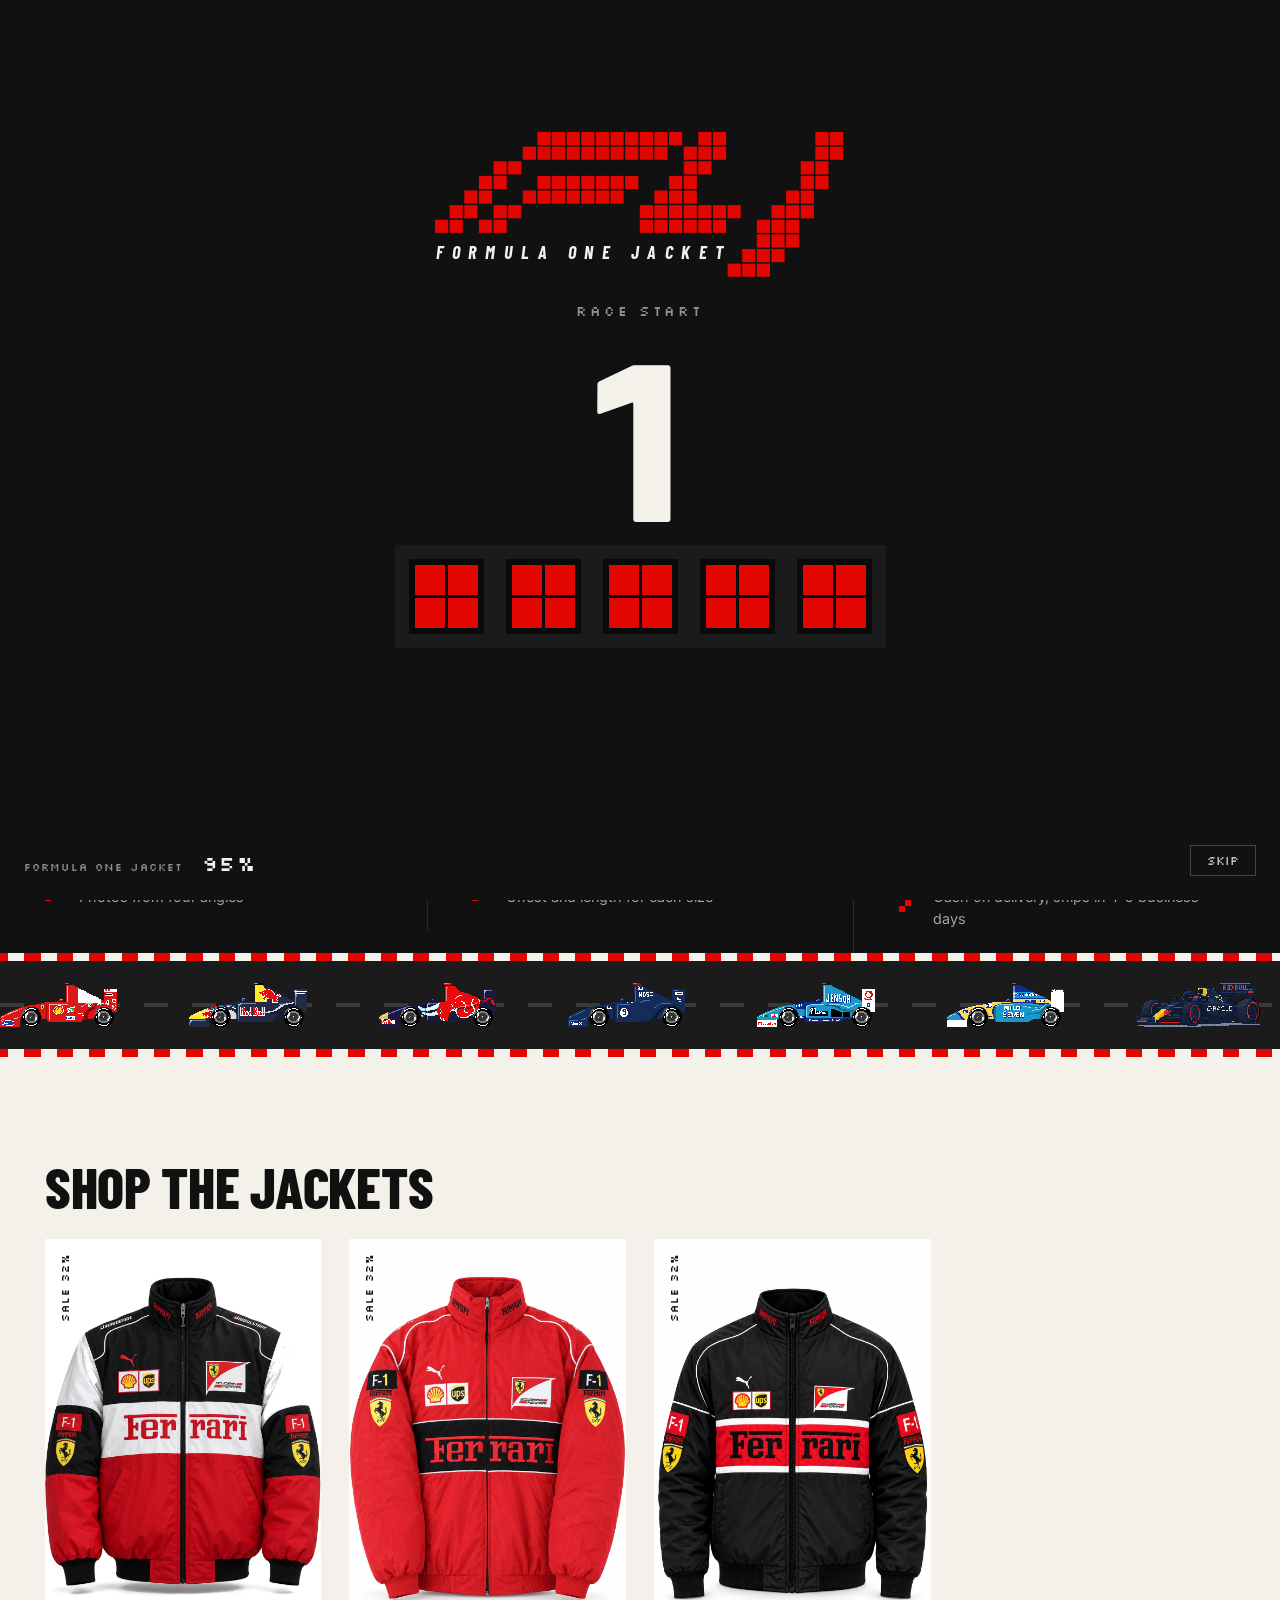
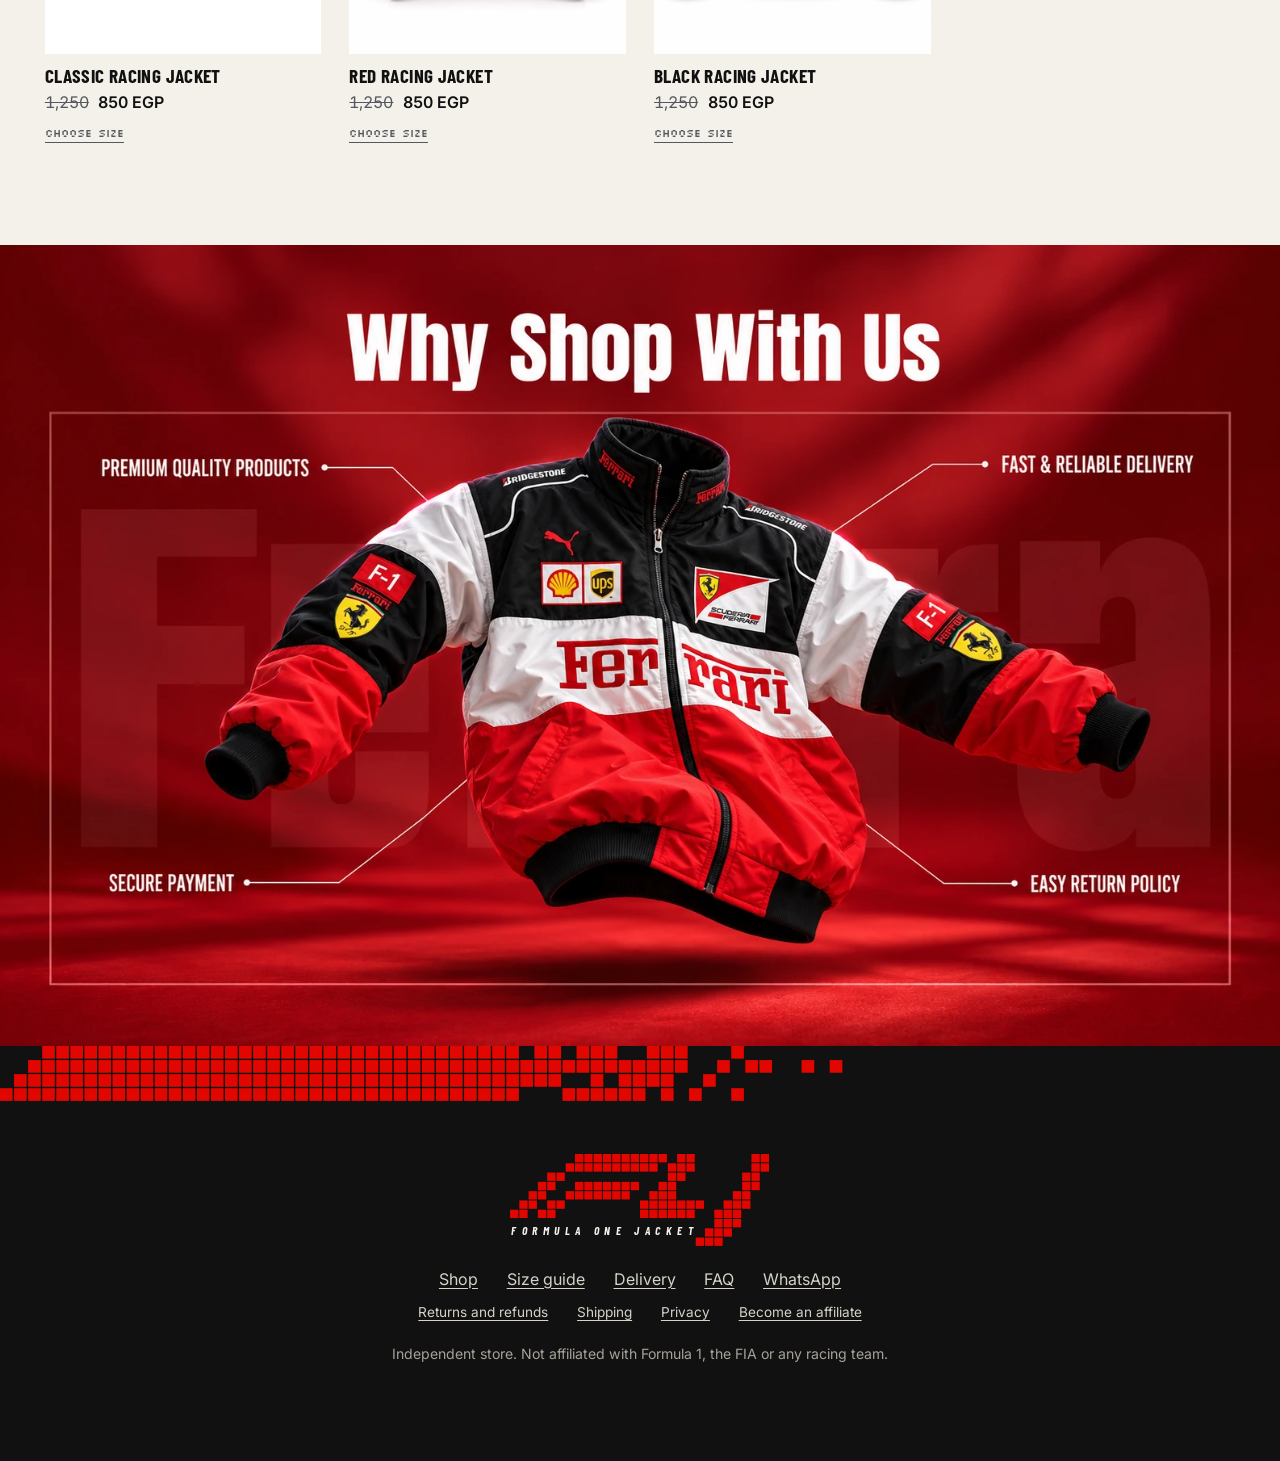
==== commit 4ac654dd: "Three jackets, launch offer, accounts, affiliates and policy pages - Red and black jackets with thei" ====
--- a/index.html
+++ b/index.html
@@ -7,7 +7,7 @@
 <meta name="description" content="Padded racing jacket in black, white and red. Cash on delivery across Egypt.">
 <link rel="preconnect" href="https://fonts.googleapis.com">
 <link rel="preconnect" href="https://fonts.gstatic.com" crossorigin>
-<link href="https://fonts.googleapis.com/css2?family=Barlow+Condensed:ital,wght@0,600;0,800;1,700;1,800&family=Inter:wght@400;500;600&family=IBM+Plex+Sans+Arabic:wght@400;500;700&family=Silkscreen&display=swap" rel="stylesheet">
+<link href="https://fonts.googleapis.com/css2?family=Barlow+Condensed:ital,wght@0,600;0,800;1,700;1,800&family=Inter:wght@400;500;600&family=IBM+Plex+Sans+Arabic:wght@400;500;700&family=Silkscreen:wght@400;700&display=swap" rel="stylesheet">
 <link rel="stylesheet" href="style.css">
 </head>
 <body data-page="home">
@@ -35,17 +35,19 @@
     <div class="hero-copy">
       <svg class="stripe" data-stripe="34" aria-hidden="true"></svg>
       <h1><span data-i18n="h1a">Racing heritage.</span> <span class="red" data-i18n="h1b">Street energy.</span></h1>
-      <p class="hero-sub" data-i18n="heroSub">A padded racing jacket in black, white and red, with every patch embroidered. Pay cash when it arrives.</p>
-      <p class="hero-price"><b data-price></b> <span data-i18n="egp">EGP</span></p>
+      <p class="hero-sub" data-i18n="heroSub">Padded racing jackets in red, black or the classic three colours, with every patch embroidered. Pay cash when it arrives.</p>
+      <p class="hero-price"><s data-was hidden></s> <b data-price></b> <span data-i18n="egp">EGP</span></p>
+      <p class="offer" data-offer hidden></p>
       <div class="hero-ctas">
-        <a href="shop.html" class="btn btn-red" data-i18n="shopBtn">Shop the jacket</a>
-        <a href="product.html" class="btn btn-ghost" data-i18n="viewDetails">View details</a>
+        <a href="shop.html" class="btn btn-red" data-i18n="shopBtn">Shop the jackets</a>
+        <a href="product.html" class="btn btn-ghost" id="heroDetails" data-i18n="viewDetails">View details</a>
       </div>
       <a href="product.html#fit" class="hero-fit" data-i18n="findFit">Find your fit</a>
     </div>
 
+    <div class="view-wrap">
     <figure class="viewer" id="viewer">
-      <video id="spin" data-src="img/spin.mp4" poster="img/spin-poster.jpg" muted loop playsinline width="720" height="720"></video>
+      <video id="spin" poster="img/spin-poster.jpg" muted loop playsinline width="720" height="720"></video>
       <span class="hud hud-tl" aria-hidden="true">360°</span>
       <span class="hud hud-tr" id="deg" aria-hidden="true">000°</span>
       <div class="viewer-bar">
@@ -62,11 +64,14 @@
         <span class="hint" data-i18n="drag">Drag to turn</span>
       </div>
     </figure>
+    <!-- one button per jacket; app.js fills it from PRODUCTS -->
+    <div class="spin-pick" id="spinPick" role="group" data-i18n-label="pickJacket" aria-label="Choose a jacket"></div>
+    </div>
 
     <ul class="feats">
       <li><a href="product.html"><svg class="chev" aria-hidden="true"><use href="#chev"/></svg><b data-i18n="f1t">Front and back details</b><span data-i18n="f1s">Photos from four angles</span></a></li>
       <li><a href="product.html#fit"><svg class="chev" aria-hidden="true"><use href="#chev"/></svg><b data-i18n="f2t">Find your size</b><span data-i18n="f2s">Chest and length for each size</span></a></li>
-      <li><a href="faq.html#delivery"><svg class="chev" aria-hidden="true"><use href="#chev"/></svg><b data-i18n="f3t">Delivery and payment</b><span data-i18n="f3s">Cash on delivery, 2 to 5 days</span></a></li>
+      <li><a href="faq.html#delivery"><svg class="chev" aria-hidden="true"><use href="#chev"/></svg><b data-i18n="f3t">Delivery and payment</b><span data-i18n="f3s">Cash on delivery, ships in 4–5 business days</span></a></li>
     </ul>
   </section>
 
@@ -74,7 +79,7 @@
   <div class="track" aria-hidden="true"><div class="lane" id="lane"></div></div>
 
   <section class="grid-sec">
-    <h2 data-i18n="shopTitle">Shop the jacket</h2>
+    <h2 data-i18n="shopTitle">Shop the jackets</h2>
     <ul class="grid" data-grid></ul>
   </section>
 
@@ -84,6 +89,7 @@
   </section>
 </main>
 
+<script src="api/config.php"></script>
 <script src="app.js"></script>
 </body>
 </html>
--- a/style.css
+++ b/style.css
@@ -41,7 +41,7 @@
 .stripe { display: block; fill: var(--red); height: auto; }
 [dir="rtl"] .stripe { transform: scaleX(-1); }
 
-.btn { position: relative; display: inline-flex; align-items: center; justify-content: center; gap: .75rem; font: 700 1.15rem/1 var(--display); letter-spacing: .04em; text-transform: uppercase; padding: 1rem 1.7rem; border: 0; text-decoration: none; cursor: pointer; white-space: nowrap; clip-path: var(--notch); transition: scale .15s cubic-bezier(.2, 0, 0, 1), background-color .15s, color .15s; }
+.btn { -webkit-user-select: none; user-select: none; -webkit-tap-highlight-color: transparent; position: relative; display: inline-flex; align-items: center; justify-content: center; gap: .75rem; font: 700 1.15rem/1 var(--display); letter-spacing: .04em; text-transform: uppercase; padding: 1rem 1.7rem; border: 0; text-decoration: none; cursor: pointer; white-space: nowrap; clip-path: var(--notch); transition: scale .15s cubic-bezier(.2, 0, 0, 1), background-color .15s, color .15s; }
 [dir="rtl"] .btn { text-transform: none; letter-spacing: 0; font-size: 1.05rem; }
 .btn:active { scale: .96; }
 .btn:focus-visible { outline: 0; box-shadow: inset 0 0 0 3px var(--paper), inset 0 0 0 5px var(--ink); }
@@ -155,8 +155,10 @@
 .hero-fit { display: inline-block; margin-top: 1.1rem; color: var(--paper); font-weight: 500; text-underline-offset: 4px; }
 
 /* 360 viewer: turntable video inside a stepped pixel frame */
-.viewer { grid-area: view; position: relative; width: 100%; background: #bcbcbc; clip-path: var(--notch); --n: 10px; cursor: grab; touch-action: pan-y; user-select: none; -webkit-user-select: none; }
+.view-wrap { grid-area: view; width: 100%; }
+.viewer { position: relative; width: 100%; background: #bcbcbc; clip-path: var(--notch); --n: 10px; cursor: grab; touch-action: pan-y; user-select: none; -webkit-user-select: none; }
 .viewer.drag { cursor: grabbing; }
+.viewer video[hidden] { display: none; }
 .viewer video { display: block; width: 100%; height: auto; aspect-ratio: 1; object-fit: cover; pointer-events: none; }
 .viewer::before, .viewer::after { content: ""; position: absolute; width: 28px; height: 28px; pointer-events: none; border: 0 solid var(--red); }
 .viewer::before { top: 16px; left: 16px; border-width: 5px 0 0 5px; }
@@ -168,6 +170,13 @@
 .spin-toggle { display: inline-flex; align-items: center; gap: .5rem; min-height: 40px; padding: 0 .8rem; background: none; border: 1px solid #3a3a3a; cursor: pointer; font: 400 .7rem var(--pixel); text-transform: uppercase; }
 .spin-toggle svg { fill: currentColor; }
 .spin-ctl { display: flex; gap: 6px; }
+/* jacket switch under the viewer */
+.spin-pick { display: flex; flex-wrap: wrap; gap: .5rem; margin-top: .75rem; }
+.spin-pick button { display: inline-flex; align-items: center; gap: .55rem; min-height: 44px; padding: .4rem .9rem .4rem .5rem; background: var(--carbon-2); border: 2px solid #3a3a3a; color: var(--paper); font: 600 .95rem/1 var(--display); text-transform: uppercase; letter-spacing: .04em; cursor: pointer; transition: border-color .15s; }
+[dir="rtl"] .spin-pick button { font-family: "IBM Plex Sans Arabic", sans-serif; text-transform: none; letter-spacing: 0; }
+.spin-pick button:hover { border-color: #6a6a6a; }
+.spin-pick button[aria-pressed="true"] { border-color: var(--red); }
+.spin-pick .chip { width: 22px; height: 22px; outline: 1px solid rgb(255 255 255 / .25); }
 .spin-btn { display: grid; place-items: center; width: 40px; min-height: 40px; background: none; border: 1px solid #3a3a3a; cursor: pointer; color: var(--paper); transition: border-color .15s, color .15s; }
 .spin-btn svg { fill: currentColor; }
 .spin-btn:hover { border-color: var(--red); color: var(--red); }
@@ -398,7 +407,7 @@
   .hint { display: none; } /* phone: the arrows and the grab cursor say it already */
   .hero { grid-template-columns: 1fr; grid-template-areas: "copy" "view" "feats"; padding-top: 28px; }
   .hero-copy { justify-self: stretch; }
-  .viewer { max-width: 460px; justify-self: center; }
+  .view-wrap { max-width: 460px; justify-self: center; }
   .feats { grid-template-columns: 1fr; }
   .feats li + li a { border-inline-start: 0; border-top: 1px solid #2a2a2a; }
   .feats a { padding-block: 1rem; }
@@ -419,3 +428,92 @@
   .hero-on .wa-float { opacity: 0; pointer-events: none; } /* phone: the hero CTAs sit where the WhatsApp button would */
   .foot { padding-bottom: 7rem; }
 }
+
+/* discount code and order errors at checkout */
+.code-row { display: flex; gap: .5rem; }
+.code-row input { flex: 1; min-width: 0; text-transform: uppercase; }
+.code-msg { font-size: .88rem; font-weight: 600; color: #127a3a; }
+.code-msg:empty { display: none; }
+.code-msg.fail { color: var(--red-ink); }
+.form-err { padding: .8rem 1rem; border: 2px solid var(--red-ink); background: #fff; color: var(--red-ink); font-weight: 600; }
+.form-err:focus-visible, .confirm h2:focus-visible { outline: 2px solid var(--red); outline-offset: 3px; }
+.confirm h2:focus:not(:focus-visible) { outline: 0; }
+.btn[aria-busy="true"] { cursor: progress; opacity: .8; }
+
+/* product page reviews */
+.reviews { max-width: 1200px; margin: 0 auto; }
+.reviews h2 { margin-bottom: 1.5rem; }
+.rev-list { display: grid; grid-template-columns: repeat(auto-fill, minmax(260px, 1fr)); gap: 1rem; }
+.rev-list li { background: #fff; padding: 1.25rem; display: grid; gap: .6rem; align-content: start; clip-path: var(--notch); --n: 8px; }
+.rev-list .stars { color: var(--red-ink); letter-spacing: 2px; }
+.rev-list b { font-weight: 600; font-size: .9rem; color: var(--muted); }
+
+/* sign-up for 10% off: header button and the side panel form */
+.sign { min-height: 44px; padding: 0 .7rem; background: none; border: 2px solid var(--red); color: inherit; cursor: pointer; font: 400 .75rem var(--pixel); text-transform: uppercase; white-space: nowrap; }
+.sign:hover { background: var(--red); color: #fff; }
+[dir="rtl"] .sign { font: 600 .9rem "IBM Plex Sans Arabic", sans-serif; }
+.sign-form { display: grid; gap: .5rem; }
+.sign-form p:first-child { margin-bottom: .6rem; }
+.sign-form label { font-weight: 600; margin-top: .4rem; }
+.sign-form .btn { margin-top: 1rem; }
+.sign-err { color: var(--red-ink); font-weight: 600; }
+.sign-code { margin: .6rem 0 1rem; padding: .8rem 1rem; background: var(--carbon); color: var(--paper); font: 400 1.6rem var(--pixel); letter-spacing: .08em; text-align: center; user-select: all; }
+
+/* launch price: struck regular price and one cell per launch order still open */
+[data-was] { color: var(--steel); font-weight: 600; font-size: .7em; text-decoration-thickness: 2px; }
+.offer { display: grid; gap: .45rem; margin-top: .8rem; font: 400 .75rem var(--pixel); text-transform: uppercase; letter-spacing: .06em; }
+[dir="rtl"] .offer { font: 600 .9rem "IBM Plex Sans Arabic", sans-serif; text-transform: none; letter-spacing: 0; }
+.offer-bar { display: flex; gap: 3px; max-width: 260px; }
+.offer-bar > * { flex: 1; height: 12px; background: #3a3a3a; }
+.offer-bar b { background: var(--red); }
+
+/* hero headline drawn as tiles by app.js: the real text keeps the layout but is not painted */
+.hero h1 { position: relative; }
+.hero h1 span { --tile: #F4F1EA; }
+.hero h1 .red { --tile: #E10600; }
+.hero h1.pix span { color: transparent; }
+.h1-pix { position: absolute; inset: 0 auto auto 0; pointer-events: none; }
+.hero h1:not(.pix) .h1-pix { display: none; }
+.hero h1.pix { font: 700 clamp(2.6rem, 6.8vw, 6.4rem)/.875 var(--pixel); text-transform: uppercase; letter-spacing: -.0625em; } /* one tile tighter, 14-tile lines */
+@media (max-width: 480px) {
+  .brand .mark { width: 112px; }
+  .nav-r { gap: .45rem; }
+  .sign { padding: 0 .4rem; font-size: .62rem; min-height: 36px; }
+}
+.sign-pitch { font-weight: 600; margin-bottom: 1rem; }
+.sign-tabs { display: grid; grid-template-columns: 1fr 1fr; margin-bottom: .6rem; border: 2px solid var(--carbon); }
+.sign-tabs button { min-height: 44px; background: none; border: 0; cursor: pointer; font: 600 1rem var(--display); text-transform: uppercase; color: var(--ink); }
+.sign-tabs button[aria-pressed="true"] { background: var(--carbon); color: var(--paper); }
+.sign-hi { font: 700 1.4rem var(--display); margin-bottom: .8rem; }
+.sign-code.used { text-decoration: line-through; opacity: .6; }
+#signIn .btn { margin-top: 1.2rem; }
+
+/* policies page: three delivery-style sections stacked, with room between them */
+.policies { display: grid; gap: clamp(3rem, 7vw, 6rem); }
+.policies .delivery dd { max-width: 62ch; }
+.policies .delivery .h { position: static; }
+.policy-help { text-align: center; padding-bottom: clamp(3rem, 6vw, 5rem); }
+.foot-legal { font-size: .85rem; margin-top: -.6rem; }
+.delivery dd a { color: inherit; text-underline-offset: 3px; }
+
+/* affiliate page: the pitch and rules beside the application form */
+.aff { max-width: calc(1200px + 2 * var(--gutter)); margin: 0 auto; display: grid; grid-template-columns: 1fr minmax(0, 520px); gap: clamp(2rem, 6vw, 6rem); align-items: start; padding: clamp(56px, 8vw, 104px) var(--gutter); }
+.aff-pitch { position: sticky; top: calc(var(--nav) + 24px); }
+.aff-lede { font-size: 1.1rem; max-width: 46ch; margin: 1rem 0 2rem; }
+.aff-pitch h2 { font: 700 1.3rem var(--display); text-transform: uppercase; margin: 1.6rem 0 .7rem; }
+[dir="rtl"] .aff-pitch h2 { text-transform: none; }
+.aff-steps, .aff-rules { display: grid; gap: .6rem; padding-inline-start: 1.3rem; color: var(--muted); max-width: 52ch; }
+.aff-steps li::marker { color: var(--red); font-weight: 700; }
+.aff-rules li::marker { color: var(--red); }
+.aff-form { display: grid; gap: 1.6rem; }
+.aff-form fieldset { display: grid; gap: 1rem; border: 0; padding: 0; margin: 0; }
+.aff-form legend { font: 700 1.3rem var(--display); text-transform: uppercase; padding: 0 0 .8rem; border-bottom: 2px solid var(--ink); width: 100%; margin-bottom: .2rem; }
+[dir="rtl"] .aff-form legend { text-transform: none; }
+.aff-agree { display: flex; gap: .7rem; align-items: flex-start; font-weight: 500; }
+.aff-agree input { width: auto; margin-top: .25rem; accent-color: var(--red); }
+.aff-done { padding: 2rem; background: var(--carbon); color: var(--paper); }
+.aff-done h2 { font: 700 2rem var(--display); text-transform: uppercase; margin-bottom: .6rem; }
+@media (max-width: 860px) {
+  .aff { grid-template-columns: 1fr; }
+  .aff-pitch { position: static; }
+}
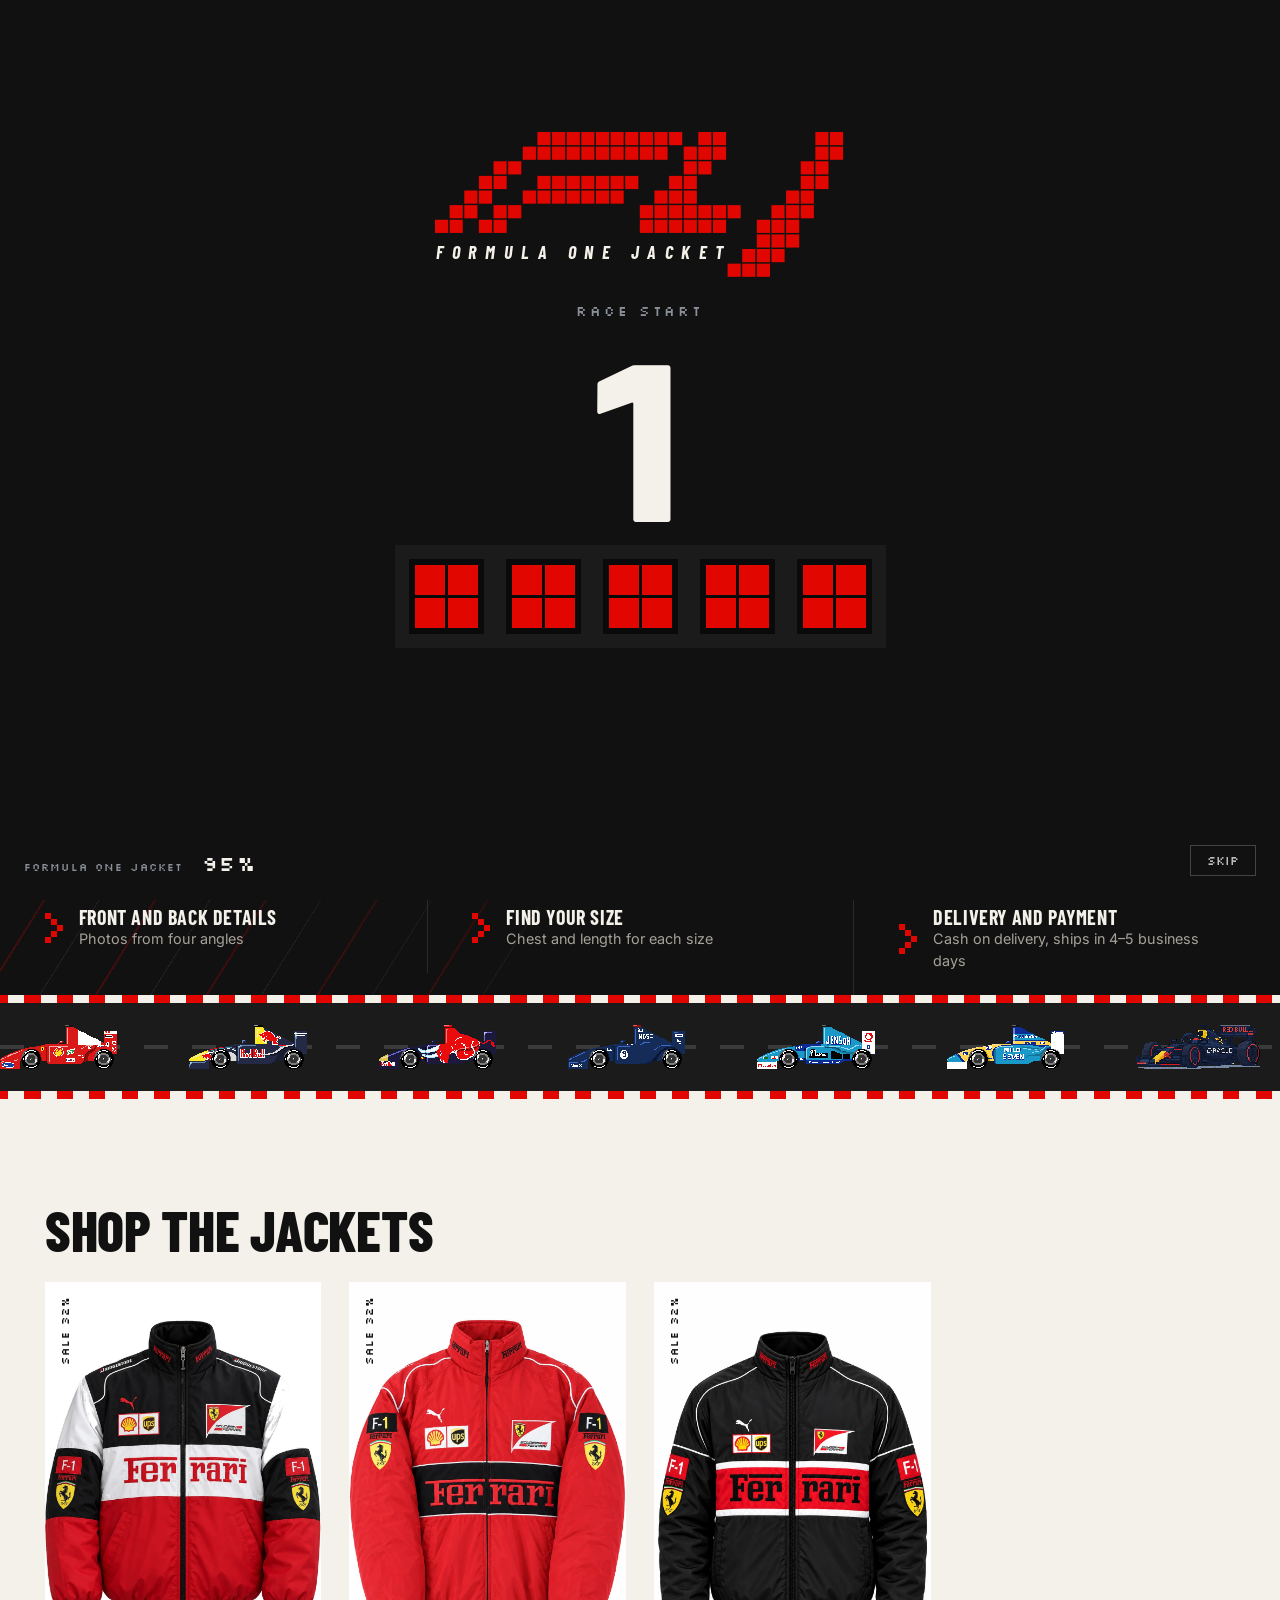
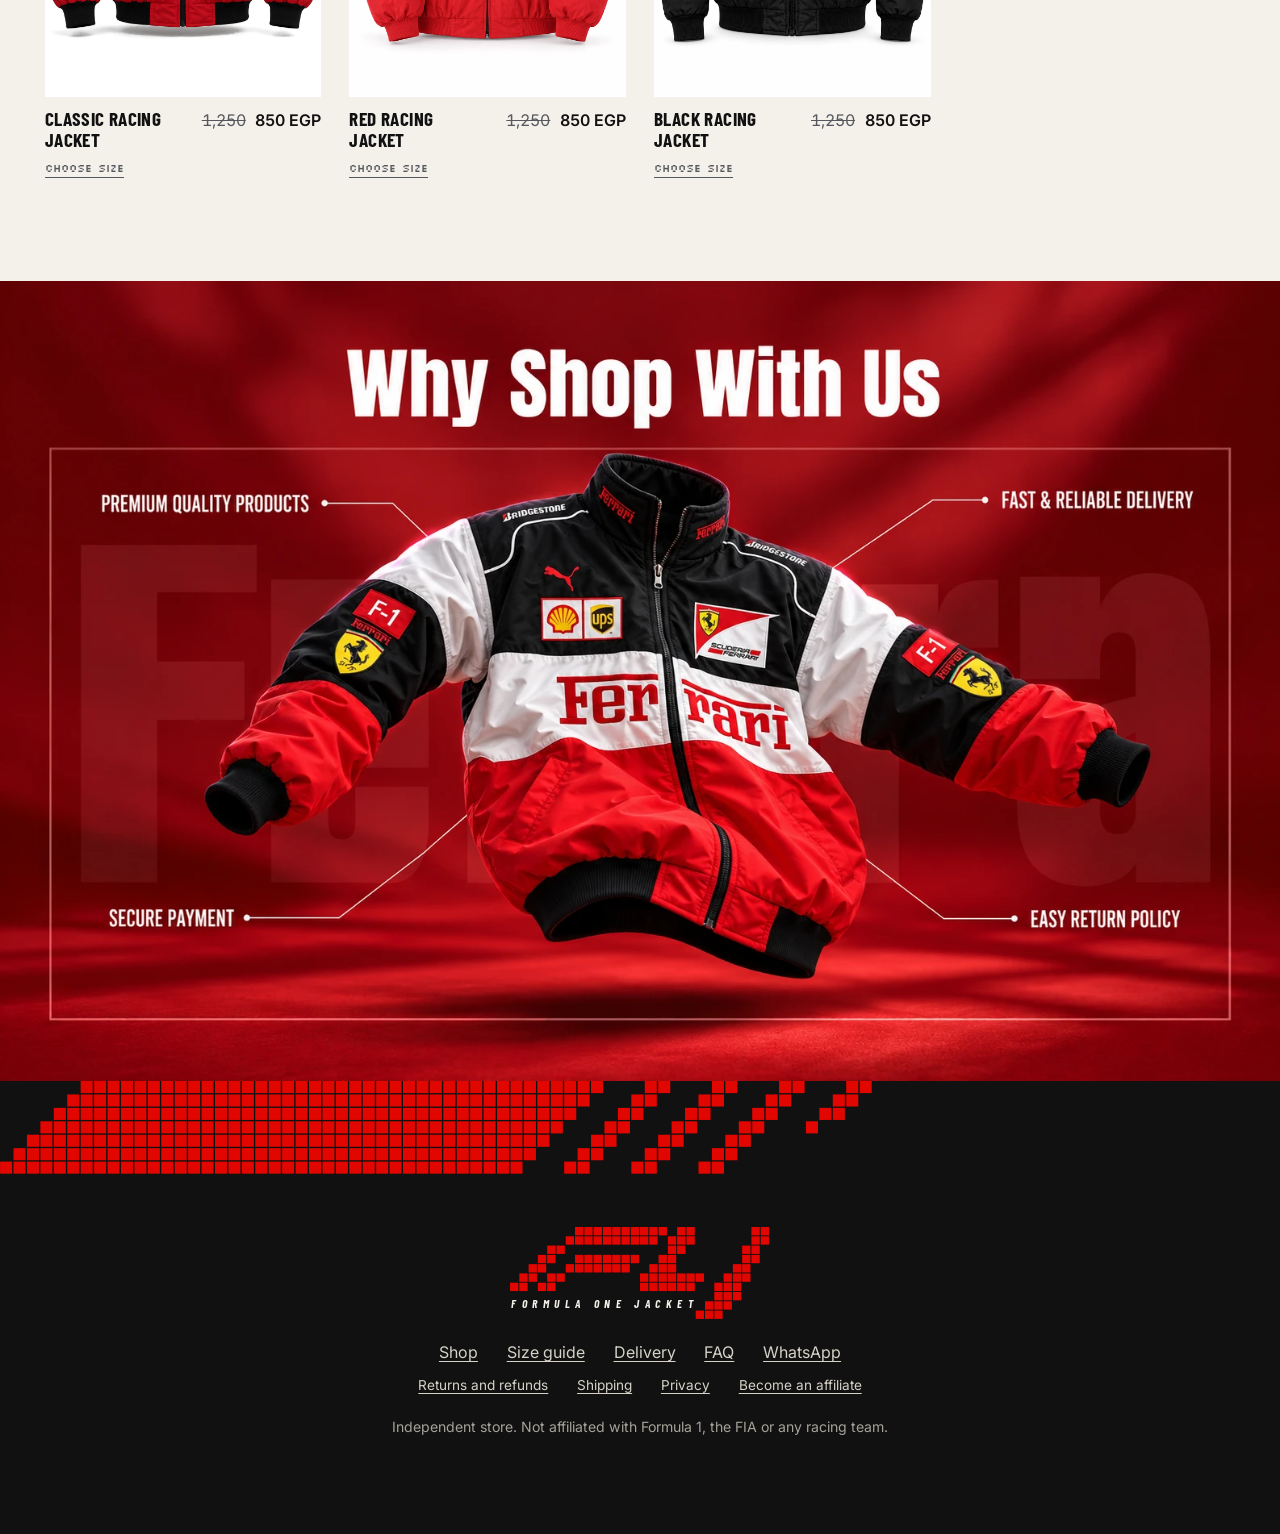
==== commit 1e827312: "Pop-up offers A/B test, size finder, hero refresh - Spin wheel, scratch card and claim-your-discount" ====
--- a/index.html
+++ b/index.html
@@ -33,7 +33,7 @@
   <!-- hero: headline beside a 360 turntable video -->
   <section class="hero">
     <div class="hero-copy">
-      <svg class="stripe" data-stripe="34" aria-hidden="true"></svg>
+      <svg class="stripe" data-stripe="44" aria-hidden="true"></svg>
       <h1><span data-i18n="h1a">Racing heritage.</span> <span class="red" data-i18n="h1b">Street energy.</span></h1>
       <p class="hero-sub" data-i18n="heroSub">Padded racing jackets in red, black or the classic three colours, with every patch embroidered. Pay cash when it arrives.</p>
       <p class="hero-price"><s data-was hidden></s> <b data-price></b> <span data-i18n="egp">EGP</span></p>
@@ -43,6 +43,7 @@
         <a href="product.html" class="btn btn-ghost" id="heroDetails" data-i18n="viewDetails">View details</a>
       </div>
       <a href="product.html#fit" class="hero-fit" data-i18n="findFit">Find your fit</a>
+      <div class="hero-chev" aria-hidden="true"><i></i><i></i><i></i></div>
     </div>
 
     <div class="view-wrap">
--- a/style.css
+++ b/style.css
@@ -144,7 +144,7 @@
 .hero { position: relative; background: var(--carbon); color: var(--paper); display: grid; grid-template-columns: 1fr minmax(0, 560px); grid-template-areas: "copy view" "feats feats"; gap: clamp(2rem, 4vw, 4rem) clamp(2rem, 5vw, 5rem); align-items: center; padding-block: clamp(40px, 6vw, 72px) 0; isolation: isolate; overflow: hidden; }
 .hero::before { content: ""; position: absolute; inset: 0; z-index: -1; pointer-events: none; background: linear-gradient(90deg, rgb(255 255 255 / .035) 1px, transparent 1px) 0 0 / 24px 24px, linear-gradient(rgb(255 255 255 / .035) 1px, transparent 1px) 0 0 / 24px 24px; -webkit-mask-image: radial-gradient(ellipse 60% 70% at 72% 45%, #000, transparent 75%); mask-image: radial-gradient(ellipse 60% 70% at 72% 45%, #000, transparent 75%); }
 .hero-copy { grid-area: copy; max-width: 620px; justify-self: end; width: 100%; }
-.hero .stripe { width: min(300px, 70%); margin-bottom: 1.6rem; }
+.hero .stripe { width: min(340px, 80%); margin-bottom: 1.6rem; }
 .hero h1 { font: 800 italic clamp(3.2rem, 7.4vw, 6.6rem)/.9 "Barlow Condensed", sans-serif; text-transform: uppercase; letter-spacing: -.01em; }
 .hero h1 span { display: block; }
 [dir="rtl"] .hero h1 { font: 700 clamp(2.6rem, 6vw, 4.8rem)/1.2 "IBM Plex Sans Arabic", sans-serif; text-transform: none; }
@@ -218,7 +218,8 @@
 /* vertical label in the top corner, read bottom to top */
 .card-tag { position: absolute; top: 14px; left: 12px; writing-mode: vertical-rl; rotate: 180deg; font: 400 .7rem var(--pixel); text-transform: uppercase; letter-spacing: .08em; color: var(--carbon); }
 [dir="rtl"] .card-tag { left: auto; right: 12px; font: 500 .85rem var(--body); writing-mode: vertical-lr; rotate: none; }
-.card-row { display: flex; flex-wrap: wrap; justify-content: space-between; align-items: baseline; gap: .2rem 1rem; }
+.card-row { display: flex; justify-content: space-between; align-items: baseline; gap: .2rem 1rem; } /* price stays beside the name; a long name wraps instead */
+.card-row b { min-width: 0; }
 .card-row b { font: 700 1.2rem/1.1 var(--display); text-transform: uppercase; letter-spacing: .02em; }
 [dir="rtl"] .card-row b { text-transform: none; font-size: 1.05rem; }
 .card-price { white-space: nowrap; font-weight: 600; font-variant-numeric: tabular-nums; }
@@ -467,14 +468,16 @@
 .offer-bar > * { flex: 1; height: 12px; background: #3a3a3a; }
 .offer-bar b { background: var(--red); }
 
-/* hero headline drawn as tiles by app.js: the real text keeps the layout but is not painted */
-.hero h1 { position: relative; }
-.hero h1 span { --tile: #F4F1EA; }
-.hero h1 .red { --tile: #E10600; }
-.hero h1.pix span { color: transparent; }
-.h1-pix { position: absolute; inset: 0 auto auto 0; pointer-events: none; }
-.hero h1:not(.pix) .h1-pix { display: none; }
-.hero h1.pix { font: 700 clamp(2.6rem, 6.8vw, 6.4rem)/.875 var(--pixel); text-transform: uppercase; letter-spacing: -.0625em; } /* one tile tighter, 14-tile lines */
+/* hero decoration from the brand board: speed lines over the grid, and three chevrons fading dark to light */
+.hero::after { content: ""; position: absolute; z-index: -1; pointer-events: none; left: -4%; bottom: 0; width: 46%; height: 70%;
+  background: repeating-linear-gradient(-58deg, transparent 0 46px, rgb(255 255 255 / .07) 46px 47px, transparent 47px 92px, rgb(225 6 0 / .22) 92px 94px);
+  -webkit-mask-image: linear-gradient(20deg, #000 10%, transparent 70%); mask-image: linear-gradient(20deg, #000 10%, transparent 70%); }
+.hero-chev { display: flex; gap: 4px; margin-top: 1.6rem; }
+.hero-chev i { width: 34px; height: 30px; clip-path: polygon(0 0, 45% 0, 100% 50%, 45% 100%, 0 100%, 55% 50%); }
+.hero-chev i:nth-child(1) { background: #3a3a3a; }
+.hero-chev i:nth-child(2) { background: #8f8f8f; }
+.hero-chev i:nth-child(3) { background: var(--paper); }
+[dir="rtl"] .hero-chev { transform: scaleX(-1); }
 @media (max-width: 480px) {
   .brand .mark { width: 112px; }
   .nav-r { gap: .45rem; }
@@ -517,3 +520,76 @@
   .aff { grid-template-columns: 1fr; }
   .aff-pitch { position: static; }
 }
+
+/* ---------- prize games (spin wheel, scratch card) and size finder ---------- */
+.game { margin: auto; overflow-x: hidden; border: 0; padding: 30px 22px 22px; width: min(420px, calc(100vw - 32px)); max-height: calc(100dvh - 32px); background: var(--carbon); color: var(--paper); text-align: center; clip-path: var(--notch); --n: 14px; }
+.game-wide { width: min(560px, calc(100vw - 32px)); }
+.game::backdrop { background: rgb(0 0 0 / .7); }
+.game .mark { width: 110px; margin: 0 auto 10px; }
+.game-x { position: absolute; top: 6px; inset-inline-end: 16px; color: var(--paper); }
+.game-title { font: 800 italic clamp(2.4rem, 10vw, 3.6rem)/.95 "Barlow Condensed", sans-serif; text-transform: uppercase; margin: 0 0 12px; }
+.game-sub { font: 600 italic 1.1rem "Barlow Condensed", sans-serif; letter-spacing: .08em; margin: -6px 0 14px; }
+.game-out { min-height: 1.5em; margin-top: 14px; font-weight: 600; line-height: 1.7; }
+.game-code { display: inline-block; padding: 2px 10px; background: var(--red); color: #fff; font: 700 1.05rem/1.4 ui-monospace, monospace; letter-spacing: .1em; }
+.game-foot { margin-top: 12px; font: 600 italic .85rem "Barlow Condensed", sans-serif; letter-spacing: .25em; text-transform: uppercase; opacity: .7; }
+.game .p-link { color: var(--paper); }
+.wheel-wrap { position: relative; width: min(300px, 72vw); aspect-ratio: 1; margin: 18px auto 0; }
+.wheel { position: absolute; inset: 0; border-radius: 50%; overflow: hidden; border: 8px solid #b9b9b9; box-shadow: inset 0 0 0 2px #eee, 0 10px 30px #000;
+  background: conic-gradient(var(--paper) 0 25%, var(--red) 0 50%, #9a9a9a 0 75%, #0b0b0b 0); transition: transform 4.2s cubic-bezier(.15, .75, .15, 1); }
+.wheel span { position: absolute; width: 50%; height: 50%; display: grid; place-items: center; padding: 14%; text-align: center; font: 800 italic clamp(1rem, 4.6vw, 1.45rem)/1 "Barlow Condensed", sans-serif; text-transform: uppercase; }
+.wheel span:nth-child(1) { right: 0; top: 0; color: var(--carbon); }
+.wheel span:nth-child(2) { right: 0; bottom: 0; color: #fff; }
+.wheel span:nth-child(3) { left: 0; bottom: 0; color: var(--carbon); }
+.wheel span:nth-child(4) { left: 0; top: 0; color: #fff; }
+.wheel-pin { position: absolute; z-index: 2; left: 50%; top: -12px; translate: -50% 0; border: 14px solid transparent; border-top: 24px solid var(--red); border-bottom: 0; }
+.wheel-go { position: absolute; z-index: 2; inset: 50% auto auto 50%; translate: -50% -50%; width: 26%; aspect-ratio: 1; border-radius: 50%; background: var(--carbon); color: #fff; border: 4px solid #c9c9c9; font: 800 italic 1.3rem "Barlow Condensed", sans-serif; text-transform: uppercase; cursor: pointer; }
+.wheel-go:disabled { cursor: default; opacity: .7; }
+.scratch { position: relative; aspect-ratio: 3.4; margin: 4px 0 12px; overflow: hidden; border-radius: 14px; background: var(--paper); }
+.scratch-prize { position: absolute; inset: 0; display: grid; place-content: center; gap: 4px; color: var(--carbon); line-height: 1; }
+.scratch-prize small { font: 800 italic 1.1rem "Barlow Condensed", sans-serif; text-transform: uppercase; letter-spacing: .08em; }
+.scratch-prize b { font: 800 italic clamp(2.4rem, 11vw, 4rem)/.9 "Barlow Condensed", sans-serif; color: var(--red); text-transform: uppercase; }
+.scratch-prize .game-code { justify-self: center; }
+#scratchCv { position: absolute; inset: 0; width: 100%; height: 100%; touch-action: none; cursor: crosshair; transition: opacity .5s; }
+@media (prefers-reduced-motion: reduce) { .wheel, #scratchCv { transition: none; } }
+/* claim-your-discount steps (also shown after a wheel or scratch win) */
+.claim { width: min(400px, calc(100vw - 32px)); text-align: start; }
+.claim .mark { margin-inline: auto; }
+.claim-back { position: absolute; top: 6px; inset-inline-start: 10px; width: 44px; height: 44px; background: none; border: 0; color: var(--paper); font-size: 1.6rem; cursor: pointer; }
+[dir="rtl"] .claim-back { transform: scaleX(-1); }
+.claim-dots { display: flex; justify-content: space-between; width: 150px; margin: 6px auto 20px; background: linear-gradient(#777, #777) center / 100% 1px no-repeat; }
+.claim-dots i { width: 14px; height: 14px; border-radius: 50%; border: 1.5px solid #999; background: var(--carbon); }
+.claim-dots i.on { background: var(--red); border-color: var(--red); }
+.claim-h { font: 800 clamp(2.3rem, 10vw, 3.2rem)/.95 "Barlow Condensed", sans-serif; text-transform: uppercase; margin: 0 0 12px; }
+.claim-big { font: 800 italic clamp(3.2rem, 15vw, 4.6rem)/.95 "Barlow Condensed", sans-serif; color: var(--red); text-transform: uppercase; margin: 0; }
+.claim-sub { font-size: 1.1rem; margin: 6px 0 18px; }
+.claim-note { text-align: center; opacity: .75; margin-top: 12px; font-size: .95rem; }
+.claim .btn { margin-top: 12px; }
+.claim label { display: block; font-weight: 600; margin-bottom: 6px; }
+.claim input { width: 100%; min-height: 50px; padding: 0 14px; background: #1e1e1e; color: var(--paper); border: 1px solid #555; border-radius: 4px; font: inherit; }
+.claim input:focus-visible { outline: 2px solid var(--red); outline-offset: 1px; }
+.claim .sign-err { color: #ff8a80; margin-top: 6px; }
+.phone-in { display: flex; }
+.phone-in span { display: grid; place-items: center; padding: 0 16px; border: 1px solid #555; border-inline-end: 0; border-radius: 4px 0 0 4px; background: #1e1e1e; font-weight: 600; }
+.phone-in input { border-radius: 0 4px 4px 0; }
+/* size finder on the product page: three questions, then the pick and why */
+.finder { background: #fff; padding: clamp(1rem, 3vw, 1.5rem); margin-bottom: 1.75rem; clip-path: var(--notch); --n: 8px; display: grid; gap: 1rem; }
+.finder-head { display: flex; justify-content: space-between; align-items: center; gap: 1rem; }
+.finder-head h3 { font: 800 1.6rem/1 var(--display); text-transform: uppercase; margin: 0; }
+.finder .note { margin: -.6rem 0 0; }
+.finder fieldset { border: 0; padding: 0; margin: 0; display: grid; gap: .5rem; min-width: 0; }
+.finder legend { font-weight: 700; margin-bottom: .5rem; padding: 0; }
+.chips { display: flex; }
+.chips label { flex: 1; position: relative; }
+.chips input { position: absolute; opacity: 0; inset: 0; margin: 0; cursor: pointer; }
+.chips span { display: grid; place-items: center; min-height: 44px; padding: 0 .6rem; border: 1px solid #b9b4a8; margin-inline-start: -1px; font-weight: 600; text-align: center; }
+.chips input:checked + span { background: var(--carbon); border-color: var(--carbon); color: var(--paper); }
+.chips input:focus-visible + span { outline: 2px solid var(--red); outline-offset: 2px; position: relative; }
+.finder-head .chips span { min-height: 36px; min-width: 44px; }
+.finder-hw { display: grid; grid-template-columns: 1fr 1fr; gap: .75rem; }
+.finder-hw label { display: grid; gap: .3rem; font-size: .9rem; color: var(--muted); }
+.unit-in { display: flex; }
+.unit-in input { flex: 1; min-width: 0; min-height: 46px; padding: 0 .75rem; border: 1px solid #b9b4a8; border-inline-end: 0; font: inherit; color: var(--ink); }
+.unit-in i { display: grid; place-items: center; padding: 0 .7rem; border: 1px solid #b9b4a8; font-style: normal; color: var(--muted); background: var(--paper); }
+.fit-out:empty { display: none; }
+.fit-out { display: flex; gap: 1rem; align-items: center; background: var(--paper); padding: .9rem 1rem; font-weight: 400; margin: 0; }
+.fit-size { flex: none; display: grid; place-items: center; min-width: 64px; height: 64px; padding: 0 .5rem; background: var(--red); color: #fff; font: 800 2rem/1 var(--display); }
